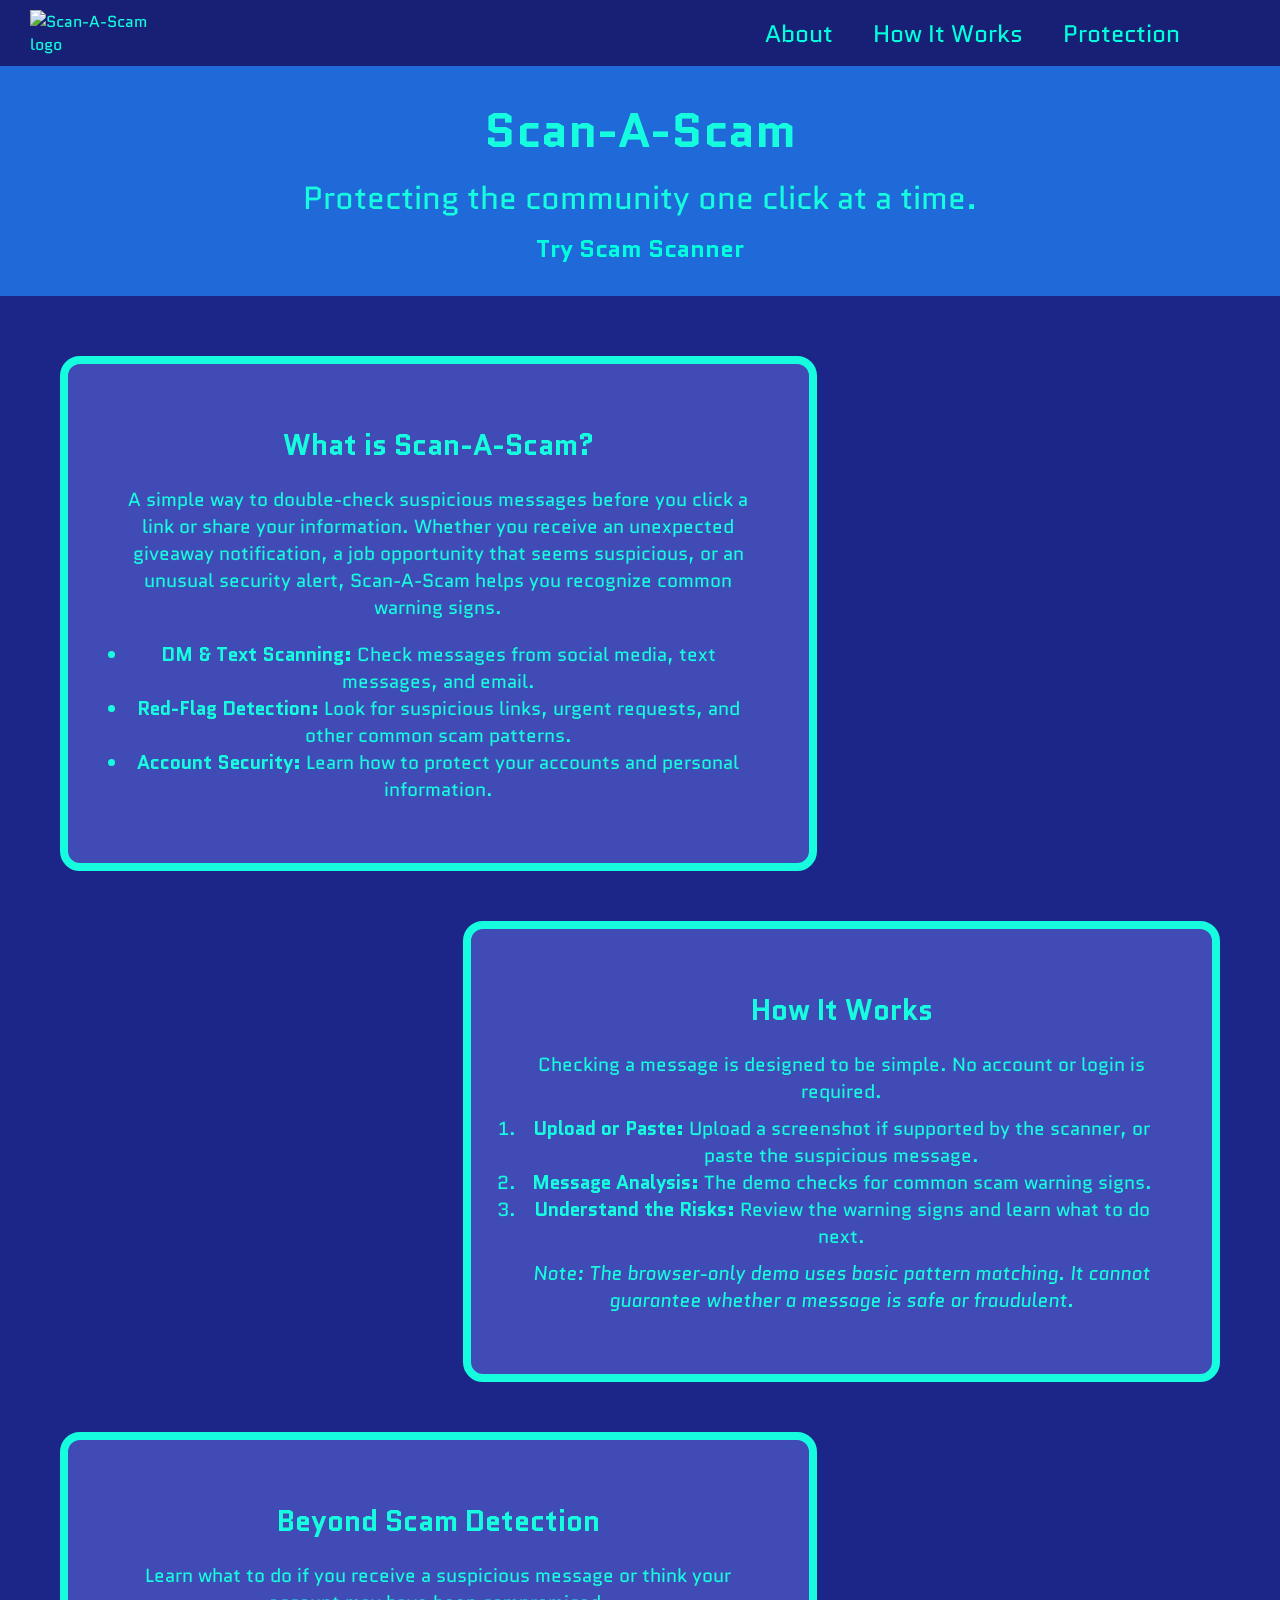
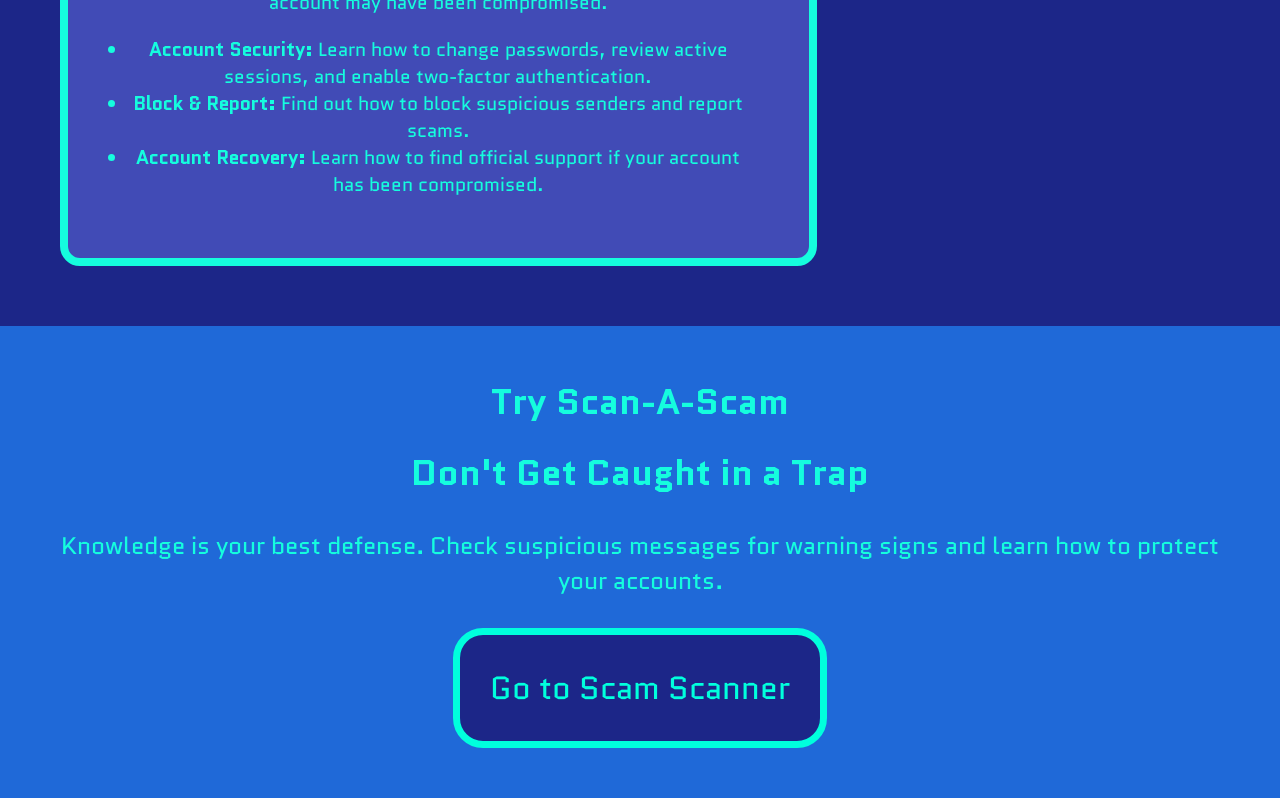
==== pages/index.html @ 3af42577 "fixed file structure and connected all pages" ====
<!DOCTYPE html>
<html lang="en">

<head>
    <meta charset="UTF-8">
    <meta name="viewport" content="width=device-width, initial-scale=1.0">

    <title>Scan-A-Scam</title>

    <link rel="preconnect" href="https://fonts.googleapis.com">
    <link rel="preconnect" href="https://fonts.gstatic.com" crossorigin>
    <link href="https://fonts.googleapis.com/css2?family=Quantico:ital,wght@0,400;0,700;1,400;1,700&display=swap"
        rel="stylesheet">

    <link rel="stylesheet" href="../css/style.css">
</head>

<body>

    <header>
        <nav>
            <!-- The assets folder is empty, so this image needs to exist before it can load. -->
            <img src="../assets/logo.png" width="150" alt="Scan-A-Scam logo">

            <div class="nav-links">
                <a href="#about">About</a>
                <a href="#how">How It Works</a>
                <a href="#beyond">Protection</a>
            </div>
        </nav>

        <section class="hero">
            <h1>Scan-A-Scam</h1>
            <p>Protecting the community one click at a time.</p>

            <a href="upload.html" target="_blank" class="scanner-btn">
                <strong>Try Scam Scanner</strong>
            </a>
        </section>
    </header>

    <main>
        <div class="card-container">

            <section class="card" id="about">
                <h1>What is Scan-A-Scam?</h1>

                <p>
                    A simple way to double-check suspicious messages before
                    you click a link or share your information. Whether you
                    receive an unexpected giveaway notification, a job
                    opportunity that seems suspicious, or an unusual security
                    alert, Scan-A-Scam helps you recognize common warning signs.
                </p>

                <ul>
                    <li>
                        <strong>DM &amp; Text Scanning:</strong>
                        Check messages from social media, text messages, and email.
                    </li>
                    <li>
                        <strong>Red-Flag Detection:</strong>
                        Look for suspicious links, urgent requests, and other
                        common scam patterns.
                    </li>
                    <li>
                        <strong>Account Security:</strong>
                        Learn how to protect your accounts and personal information.
                    </li>
                </ul>
            </section>

            <section class="card" id="how">
                <h1>How It Works</h1>

                <p>
                    Checking a message is designed to be simple. No account
                    or login is required.
                </p>

                <ol>
                    <li>
                        <strong>Upload or Paste:</strong>
                        Upload a screenshot if supported by the scanner, or
                        paste the suspicious message.
                    </li>
                    <li>
                        <strong>Message Analysis:</strong>
                        The demo checks for common scam warning signs.
                    </li>
                    <li>
                        <strong>Understand the Risks:</strong>
                        Review the warning signs and learn what to do next.
                    </li>
                </ol>

                <p>
                    <em>
                        Note: The browser-only demo uses basic pattern matching.
                        It cannot guarantee whether a message is safe or fraudulent.
                    </em>
                </p>
            </section>

            <section class="card" id="beyond">
                <h1>Beyond Scam Detection</h1>

                <p>
                    Learn what to do if you receive a suspicious message or
                    think your account may have been compromised.
                </p>

                <ul>
                    <li>
                        <strong>Account Security:</strong>
                        Learn how to change passwords, review active sessions,
                        and enable two-factor authentication.
                    </li>
                    <li>
                        <strong>Block &amp; Report:</strong>
                        Find out how to block suspicious senders and report scams.
                    </li>
                    <li>
                        <strong>Account Recovery:</strong>
                        Learn how to find official support if your account
                        has been compromised.
                    </li>
                </ul>
            </section>

        </div>

        <section class="try">
            <h1>Try Scan-A-Scam</h1>
            <h2>Don't Get Caught in a Trap</h2>

            <p>
                Knowledge is your best defense. Check suspicious messages
                for warning signs and learn how to protect your accounts.
            </p>

            <a href="upload.html" target="_blank">
                <button>Go to Scam Scanner</button>
            </a>
        </section>
    </main>

    <script src="../js/ai-integration.js"></script>
    <script src="../js/app.js"></script>

</body>

</html>
---- css/style.css ----
* {
    box-sizing: border-box;
    margin: 0;
    padding: 0;
    scroll-behavior: smooth;
}

body {
    color: rgb(21, 253, 222);
    font-family: quantico;
}

/* Header */
nav {
    display: flex;
    align-items: center;
    justify-content: space-between;
    background-color: #172074;
    padding-right: 100px;
    padding-left: 30px;
    padding-top: 10px;
    padding-bottom: 10px;

}

.nav-links {
    display: flex;
    gap: 40px;
}

a{
    color: rgb(2, 255, 221);
    font-size: x-large;
}

a:hover{
    transform: scale(1.35);
    color: aliceblue;
    transition: .1s;
}

.hero {
    font-size: xx-large;
    display: flex;
    flex-direction: column;
    justify-content: center;
    align-items: center;
    padding: 30px;
    background-color: #1f69d8;
    
}

a {
    text-decoration: none;
}

.hero button {
    cursor: pointer;
    color: rgb(0, 255, 221);
    padding: 20px;
    background-color: #1c2688;
    font-size: large;
    font-family: quantico;
    border: 4px solid ;
    border-radius: 30px;
    margin-top: 15px;
}

.hero button:hover{
    transform: scale(1.15);
    transition: .1s;
}
/* Main */
.card {
    font-size: larger;
    display: flex;
    flex-direction: column;
    text-align: center;
    align-items: center;
    justify-content: center;
    border: 8px solid;
    border-radius: 20px;
    padding: 50px;
    background-color: #414bb6;
}

.card h1,
p,
ul {
    padding: 10px;
}

#about {
    grid-area: top;
}

#how {
    grid-area: mid;
}

#beyond {
    grid-area: bot;
}

.card-container {
    background-color: #1c2688;
    display: grid;
    gap: 5px;
    padding: 60px 60px 60px 60px;
    grid-template-columns: 1fr;
    grid-template-areas: 
    "top"
    "mid"
    "bot";
}

@media (min-width: 768px) {
    .card-container {
        grid-template-columns: 1fr 1fr;
        gap: 50px;
        grid-template-areas: 
            "top top"
            "mid bot";
    }
}

@media (min-width: 1024px) {
    .card-container {
        grid-template-columns: 1fr 1fr 1fr;
        grid-template-areas: 
            "top top ."
            ". mid mid"
            "bot bot .";
    }

}

/* footer*/

.try{
    background-color: #1f69d8;
    display: flex;
    flex-direction: column;
    align-items: center;
    text-align: center;
    padding: 50px;
    font-size: x-large;
    gap: 20px;
}

.try button {
    cursor: pointer;
    color: rgb(0, 255, 221);
    padding: 30px;
    background-color: #1c2688;
    font-size: xx-large;
    font-family: quantico;
    border: 7px solid ;
    border-radius: 30px;
}

.try button:hover{
    font-size: 4vh;
    transition: .1s;
}
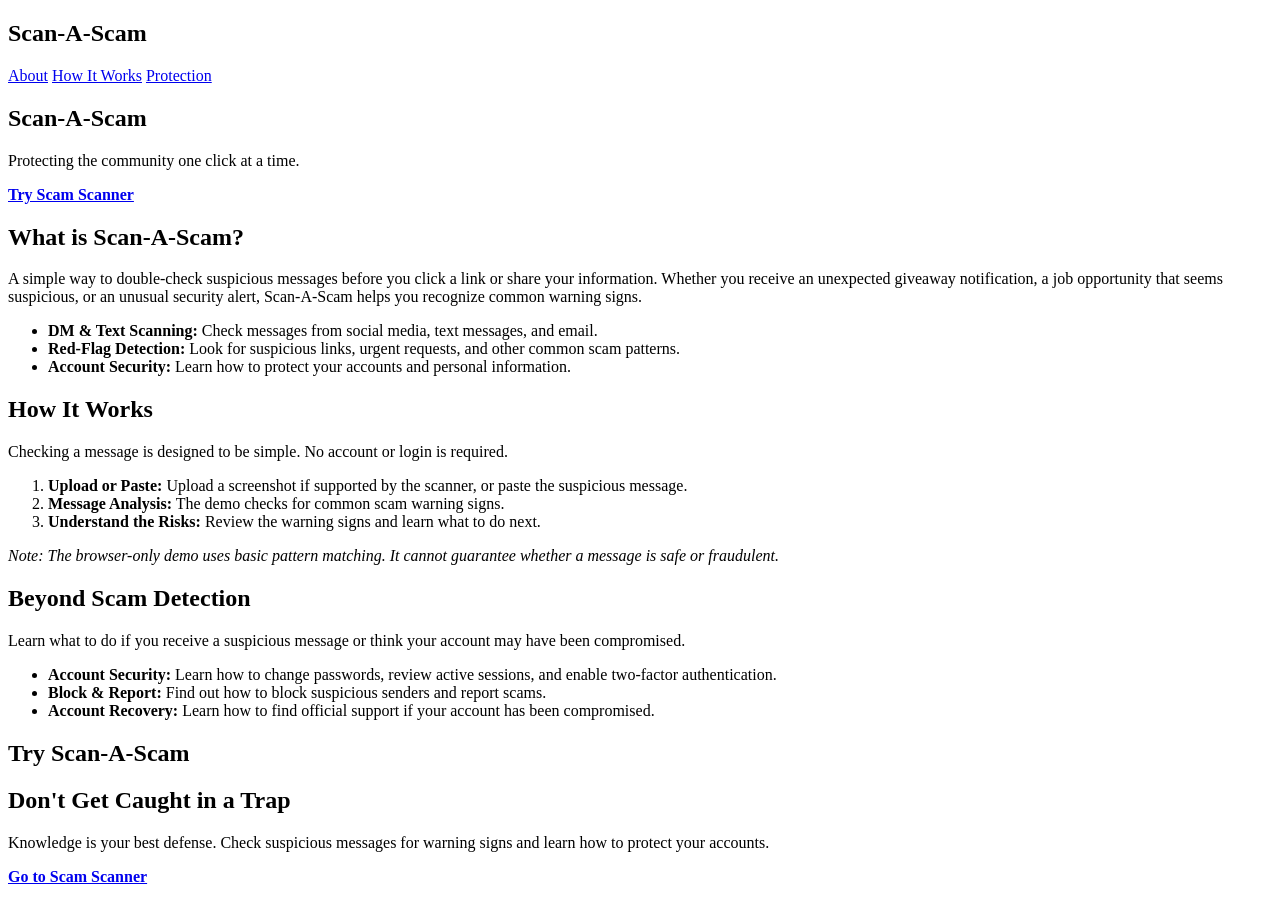
==== commit b3625f21: "Rename index.html to pages/index.html" ====
--- a/pages/index.html
+++ b/pages/index.html
@@ -9,40 +9,51 @@
 
     <link rel="preconnect" href="https://fonts.googleapis.com">
     <link rel="preconnect" href="https://fonts.gstatic.com" crossorigin>
-    <link href="https://fonts.googleapis.com/css2?family=Quantico:ital,wght@0,400;0,700;1,400;1,700&display=swap"
+
+    <link
+        href="https://fonts.googleapis.com/css2?family=Quantico:ital,wght@0,400;0,700;1,400;1,700&display=swap"
         rel="stylesheet">
 
-    <link rel="stylesheet" href="../css/style.css">
+    
+    <link rel="stylesheet" href="style.css">
 </head>
 
 <body>
 
     <header>
+
         <nav>
-            <!-- The assets folder is empty, so this image needs to exist before it can load. -->
-            <img src="../assets/logo.png" width="150" alt="Scan-A-Scam logo">
+
+            <h2>Scan-A-Scam</h2>
 
             <div class="nav-links">
                 <a href="#about">About</a>
                 <a href="#how">How It Works</a>
                 <a href="#beyond">Protection</a>
             </div>
+
         </nav>
 
         <section class="hero">
+
             <h1>Scan-A-Scam</h1>
+
             <p>Protecting the community one click at a time.</p>
 
-            <a href="upload.html" target="_blank" class="scanner-btn">
+            <a href="upload.html" class="scanner-btn">
                 <strong>Try Scam Scanner</strong>
             </a>
+
         </section>
+
     </header>
 
     <main>
+
         <div class="card-container">
 
             <section class="card" id="about">
+
                 <h1>What is Scan-A-Scam?</h1>
 
                 <p>
@@ -54,23 +65,30 @@
                 </p>
 
                 <ul>
+
                     <li>
                         <strong>DM &amp; Text Scanning:</strong>
                         Check messages from social media, text messages, and email.
                     </li>
+
                     <li>
                         <strong>Red-Flag Detection:</strong>
                         Look for suspicious links, urgent requests, and other
                         common scam patterns.
                     </li>
+
                     <li>
                         <strong>Account Security:</strong>
                         Learn how to protect your accounts and personal information.
                     </li>
+
                 </ul>
+
             </section>
 
+
             <section class="card" id="how">
+
                 <h1>How It Works</h1>
 
                 <p>
@@ -79,19 +97,23 @@
                 </p>
 
                 <ol>
+
                     <li>
                         <strong>Upload or Paste:</strong>
                         Upload a screenshot if supported by the scanner, or
                         paste the suspicious message.
                     </li>
+
                     <li>
                         <strong>Message Analysis:</strong>
                         The demo checks for common scam warning signs.
                     </li>
+
                     <li>
                         <strong>Understand the Risks:</strong>
                         Review the warning signs and learn what to do next.
                     </li>
+
                 </ol>
 
                 <p>
@@ -100,9 +122,12 @@
                         It cannot guarantee whether a message is safe or fraudulent.
                     </em>
                 </p>
+
             </section>
 
+
             <section class="card" id="beyond">
+
                 <h1>Beyond Scam Detection</h1>
 
                 <p>
@@ -111,27 +136,35 @@
                 </p>
 
                 <ul>
+
                     <li>
                         <strong>Account Security:</strong>
                         Learn how to change passwords, review active sessions,
                         and enable two-factor authentication.
                     </li>
+
                     <li>
                         <strong>Block &amp; Report:</strong>
                         Find out how to block suspicious senders and report scams.
                     </li>
+
                     <li>
                         <strong>Account Recovery:</strong>
                         Learn how to find official support if your account
                         has been compromised.
                     </li>
+
                 </ul>
+
             </section>
 
         </div>
 
+
         <section class="try">
+
             <h1>Try Scan-A-Scam</h1>
+
             <h2>Don't Get Caught in a Trap</h2>
 
             <p>
@@ -139,15 +172,17 @@
                 for warning signs and learn how to protect your accounts.
             </p>
 
-            <a href="upload.html" target="_blank">
-                <button>Go to Scam Scanner</button>
+            <a href="upload.html" class="scanner-btn">
+                <strong>Go to Scam Scanner</strong>
             </a>
+
         </section>
+
     </main>
 
-    <script src="../js/ai-integration.js"></script>
-    <script src="../js/app.js"></script>
+
+    <!-- Homepage JavaScript -->
+    <script src="../JAVASCRIPT/app.js"></script>
 
 </body>
-
-</html>+</html>
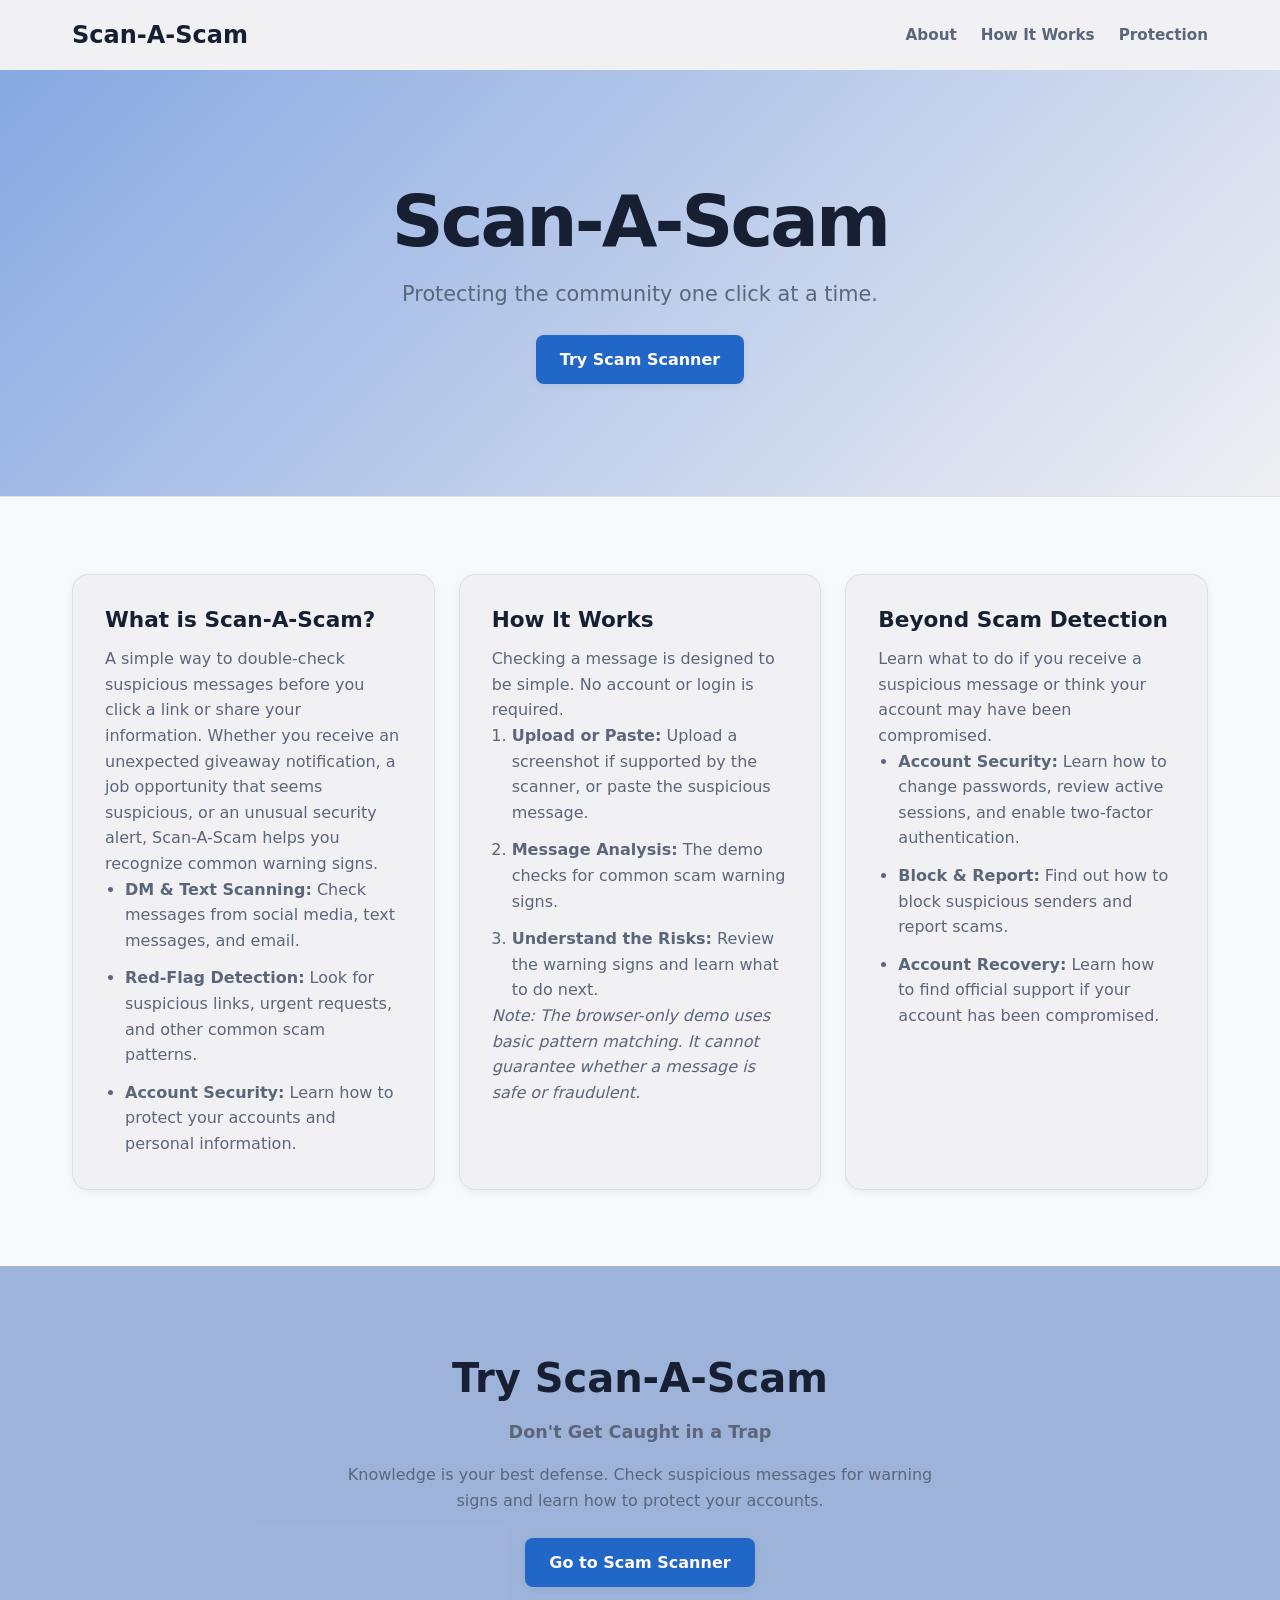
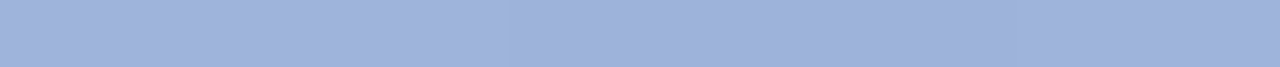
==== commit 55ed1ef1: "Fix HTML formatting and update stylesheet path" ====
--- a/pages/index.html
+++ b/pages/index.html
@@ -15,7 +15,7 @@
         rel="stylesheet">
 
     
-    <link rel="stylesheet" href="style.css">
+    <link rel="stylesheet" href="../css/style.css">
 </head>
 
 <body>
@@ -40,7 +40,7 @@
 
             <p>Protecting the community one click at a time.</p>
 
-            <a href="upload.html" class="scanner-btn">
+            <a href="upload.html" class="scanner-btn" target="_blank" rel="noopener">
                 <strong>Try Scam Scanner</strong>
             </a>
 
@@ -172,7 +172,7 @@
                 for warning signs and learn how to protect your accounts.
             </p>
 
-            <a href="upload.html" class="scanner-btn">
+            <a href="upload.html" class="scanner-btn" target="_blank">
                 <strong>Go to Scam Scanner</strong>
             </a>
 
@@ -182,7 +182,7 @@
 
 
     <!-- Homepage JavaScript -->
-    <script src="../JAVASCRIPT/app.js"></script>
+    <script src="app.js"></script>
 
 </body>
 </html>
--- a/css/style.css
+++ b/css/style.css
@@ -0,0 +1,258 @@
+:root {
+    --color-bg: #f7f9fc;
+    --color-surface: #efeff2c2;
+    --color-surface-muted: #7b99ceb8;
+    --color-text: #172033;
+    --color-text-muted: #5b667a;
+    --color-border: #d7e0ec;
+    --color-border-strong: #041830;
+    --color-primary: #2167c7;
+    --color-primary-dark: #174d98;
+    --color-primary-soft: #87a8e2;
+    --color-amber: #a86500;
+    --color-amber-soft: #fff4dc;
+    --color-danger: #b4233c;
+    --font-sans: Inter, ui-sans-serif, system-ui, -apple-system, BlinkMacSystemFont, "Segoe UI", sans-serif;
+    --space-1: 0.25rem;
+    --space-2: 0.5rem;
+    --space-3: 0.75rem;
+    --space-4: 1rem;
+    --space-5: 1.5rem;
+    --space-6: 2rem;
+    --space-7: 3rem;
+    --radius-sm: 0.5rem;
+    --radius-md: 0.75rem;
+    --radius-lg: 1rem;
+    --shadow-sm: 0 2px 8px rgb(23 32 51 / 6%);
+    --shadow-md: 0 10px 28px rgb(23 32 51 / 9%);
+    --focus-ring: 0 0 0 3px rgb(33 103 199 / 25%);
+}
+
+* {
+    box-sizing: border-box;
+    margin: 0;
+    padding: 0;
+}
+
+html {
+    scroll-behavior: smooth;
+}
+
+body {
+    background: var(--color-bg);
+    color: var(--color-text);
+    font-family: var(--font-sans);
+    line-height: 1.6;
+}
+
+a {
+    color: var(--color-primary);
+    text-decoration: none;
+}
+
+a:hover {
+    color: var(--color-primary-dark);
+}
+
+a:focus-visible,
+button:focus-visible,
+textarea:focus-visible,
+input:focus-visible {
+    outline: 3px solid var(--color-primary);
+    outline-offset: 3px;
+    box-shadow: var(--focus-ring);
+}
+
+button,
+input,
+textarea {
+    font: inherit;
+}
+
+button {
+    border: 0;
+}
+
+button:disabled,
+input:disabled,
+textarea:disabled {
+    cursor: not-allowed;
+    opacity: 0.55;
+}
+
+/* Home page */
+body:has(.card-container) header {
+    background: var(--color-surface);
+    border-bottom: 1px solid var(--color-border);
+}
+
+body:has(.card-container) nav {
+    display: flex;
+    align-items: center;
+    justify-content: space-between;
+    gap: var(--space-5);
+    max-width: 1200px;
+    margin: 0 auto;
+    padding: var(--space-4) var(--space-6);
+}
+
+body:has(.card-container) nav img {
+    max-width: 150px;
+    height: auto;
+}
+
+body:has(.card-container) .nav-links {
+    display: flex;
+    flex-wrap: wrap;
+    justify-content: flex-end;
+    gap: var(--space-5);
+}
+
+body:has(.card-container) .nav-links a {
+    color: var(--color-text-muted);
+    font-size: 0.95rem;
+    font-weight: 600;
+}
+
+body:has(.card-container) .nav-links a:hover {
+    color: var(--color-primary);
+}
+
+body:has(.card-container) .hero {
+    display: flex;
+    flex-direction: column;
+    align-items: center;
+    padding: clamp(4rem, 9vw, 7rem) var(--space-6);
+    background: linear-gradient(135deg, var(--color-primary-soft), var(--color-surface));
+    text-align: center;
+}
+
+body:has(.card-container) .hero h1 {
+    color: var(--color-text);
+    font-size: clamp(2.5rem, 6vw, 4.5rem);
+    line-height: 1.1;
+    letter-spacing: -0.04em;
+}
+
+body:has(.card-container) .hero p {
+    max-width: 38rem;
+    margin-top: var(--space-4);
+    color: var(--color-text-muted);
+    font-size: clamp(1.05rem, 2vw, 1.3rem);
+}
+
+body:has(.card-container) .scanner-btn,
+body:has(.card-container) .try button {
+    display: inline-flex;
+    align-items: center;
+    justify-content: center;
+    min-height: 3rem;
+    margin-top: var(--space-5);
+    padding: var(--space-3) var(--space-5);
+    border-radius: var(--radius-sm);
+    background: var(--color-primary);
+    color: #fff9f9;
+    font-weight: 700;
+    box-shadow: var(--shadow-sm);
+    transition: background-color 160ms ease, box-shadow 160ms ease, transform 160ms ease;
+}
+
+body:has(.card-container) .scanner-btn:hover,
+body:has(.card-container) .try button:hover {
+    background: var(--color-primary-dark);
+    box-shadow: var(--shadow-md);
+    color: #fff;
+    transform: translateY(-1px);
+}
+
+body:has(.card-container) .card-container {
+    display: grid;
+    grid-template-columns: repeat(3, minmax(0, 1fr));
+    gap: var(--space-5);
+    max-width: 1200px;
+    margin: 0 auto;
+    padding: clamp(2.5rem, 6vw, 5rem) var(--space-6);
+}
+
+body:has(.card-container) .card {
+    padding: var(--space-6);
+    border: 1px solid var(--color-border);
+    border-radius: var(--radius-lg);
+    background: var(--color-surface);
+    box-shadow: var(--shadow-sm);
+}
+
+body:has(.card-container) .card h1 {
+    margin-bottom: var(--space-3);
+    color: var(--color-text);
+    font-size: 1.35rem;
+    line-height: 1.25;
+}
+
+body:has(.card-container) .card p,
+body:has(.card-container) .card li {
+    color: var(--color-text-muted);
+}
+
+body:has(.card-container) .card ul,
+body:has(.card-container) .card ol {
+    padding-left: 1.25rem;
+}
+
+body:has(.card-container) .card li + li {
+    margin-top: var(--space-3);
+}
+
+body:has(.card-container) .try {
+    display: flex;
+    flex-direction: column;
+    align-items: center;
+    padding: clamp(3rem, 7vw, 5rem) var(--space-6);
+    background: var(--color-surface-muted);
+    text-align: center;
+}
+
+body:has(.card-container) .try h1 {
+    font-size: clamp(1.75rem, 4vw, 2.5rem);
+}
+
+body:has(.card-container) .try h2 {
+    margin-top: var(--space-2);
+    color: var(--color-text-muted);
+    font-size: 1.1rem;
+    font-weight: 600;
+}
+
+body:has(.card-container) .try p {
+    max-width: 38rem;
+    margin-top: var(--space-4);
+    color: var(--color-text-muted);
+}
+
+body:has(.card-container) .try button {
+    margin-top: var(--space-4);
+    cursor: pointer;
+}
+
+@media (max-width: 800px) {
+    body:has(.card-container) .card-container {
+        grid-template-columns: 1fr;
+    }
+}
+
+@media (max-width: 600px) {
+    body:has(.card-container) nav {
+        align-items: flex-start;
+        flex-direction: column;
+        padding: var(--space-4);
+    }
+
+    body:has(.card-container) .nav-links {
+        justify-content: flex-start;
+        gap: var(--space-4);
+    }
+
+    body:has(.card-container) .card-container {
+        padding: var(--space-7) var(--space-4);
+    }
+}
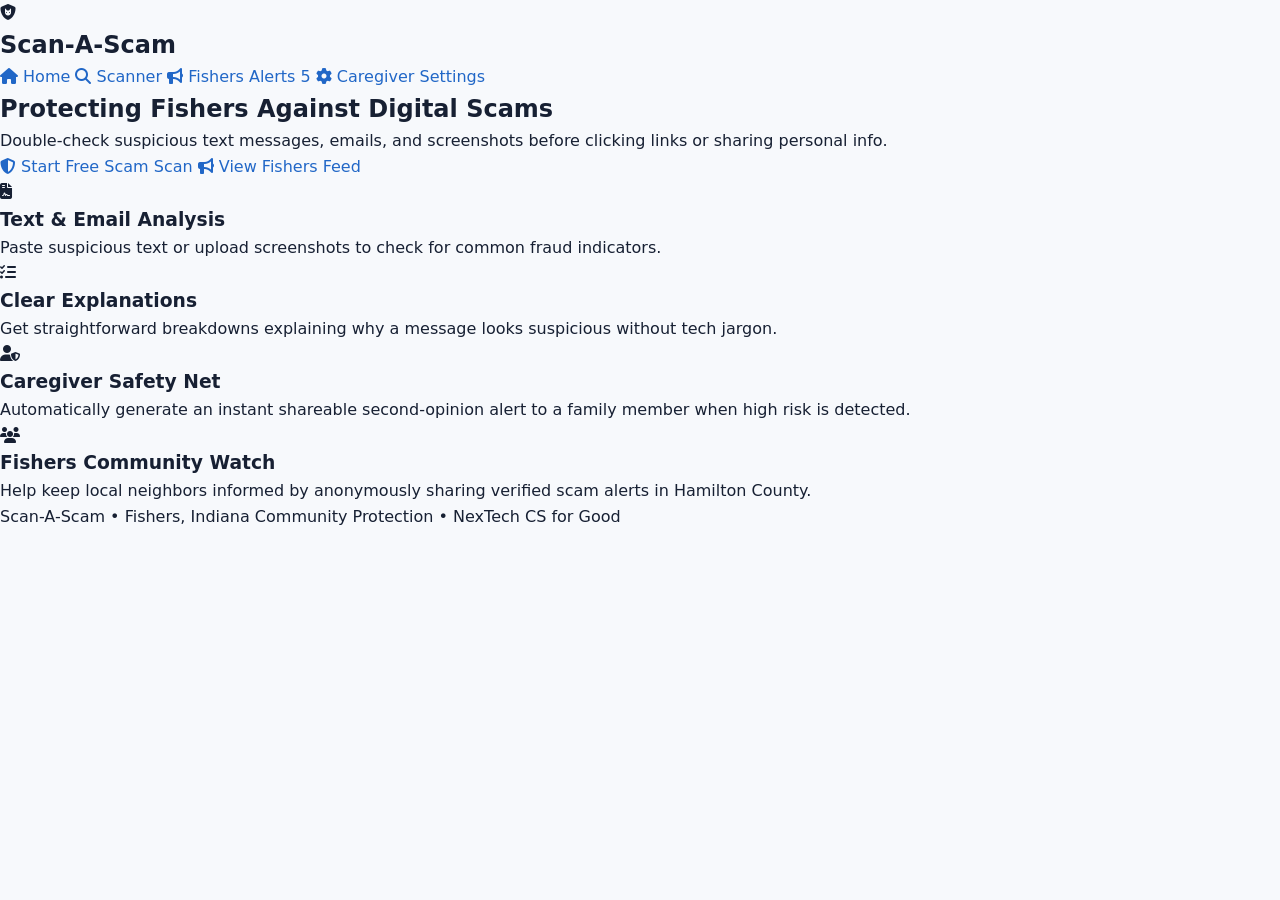
==== commit d7d26279: "Update index.html" ====
--- a/pages/index.html
+++ b/pages/index.html
@@ -1,188 +1,78 @@
 <!DOCTYPE html>
 <html lang="en">
-
 <head>
     <meta charset="UTF-8">
     <meta name="viewport" content="width=device-width, initial-scale=1.0">
-
-    <title>Scan-A-Scam</title>
-
+    <title>Scan-A-Scam | Home</title>
+    
     <link rel="preconnect" href="https://fonts.googleapis.com">
     <link rel="preconnect" href="https://fonts.gstatic.com" crossorigin>
-
-    <link
-        href="https://fonts.googleapis.com/css2?family=Quantico:ital,wght@0,400;0,700;1,400;1,700&display=swap"
-        rel="stylesheet">
-
+    <link href="https://fonts.googleapis.com/css2?family=Quantico:ital,wght@0,400;0,700;1,400;1,700&display=swap" rel="stylesheet">
+    <link rel="stylesheet" href="https://cdnjs.cloudflare.com/ajax/libs/font-awesome/6.4.0/css/all.min.css">
     
     <link rel="stylesheet" href="../css/style.css">
 </head>
-
 <body>
 
+    <!-- Header Navbar -->
     <header>
-
         <nav>
-
-            <h2>Scan-A-Scam</h2>
-
+            <div class="brand-logo" onclick="window.location.href='index.html'">
+                <i class="fa-solid fa-shield-cat"></i>
+                <h2>Scan-A-Scam</h2>
+            </div>
             <div class="nav-links">
-                <a href="#about">About</a>
-                <a href="#how">How It Works</a>
-                <a href="#beyond">Protection</a>
+                <a href="index.html" class="nav-btn active"><i class="fa-solid fa-house"></i> Home</a>
+                <a href="upload.html" class="nav-btn"><i class="fa-solid fa-magnifying-glass"></i> Scanner</a>
+                <a href="community.html" class="nav-btn"><i class="fa-solid fa-bullhorn"></i> Fishers Alerts <span class="badge">5</span></a>
+                <a href="caregiver.html" class="nav-btn"><i class="fa-solid fa-gear"></i> Caregiver Settings</a>
             </div>
-
         </nav>
-
-        <section class="hero">
-
-            <h1>Scan-A-Scam</h1>
-
-            <p>Protecting the community one click at a time.</p>
-
-            <a href="upload.html" class="scanner-btn" target="_blank" rel="noopener">
-                <strong>Try Scam Scanner</strong>
-            </a>
-
-        </section>
-
     </header>
 
     <main>
-
-        <div class="card-container">
-
-            <section class="card" id="about">
-
-                <h1>What is Scan-A-Scam?</h1>
-
-                <p>
-                    A simple way to double-check suspicious messages before
-                    you click a link or share your information. Whether you
-                    receive an unexpected giveaway notification, a job
-                    opportunity that seems suspicious, or an unusual security
-                    alert, Scan-A-Scam helps you recognize common warning signs.
-                </p>
-
-                <ul>
-
-                    <li>
-                        <strong>DM &amp; Text Scanning:</strong>
-                        Check messages from social media, text messages, and email.
-                    </li>
-
-                    <li>
-                        <strong>Red-Flag Detection:</strong>
-                        Look for suspicious links, urgent requests, and other
-                        common scam patterns.
-                    </li>
-
-                    <li>
-                        <strong>Account Security:</strong>
-                        Learn how to protect your accounts and personal information.
-                    </li>
-
-                </ul>
-
-            </section>
-
-
-            <section class="card" id="how">
-
-                <h1>How It Works</h1>
-
-                <p>
-                    Checking a message is designed to be simple. No account
-                    or login is required.
-                </p>
-
-                <ol>
-
-                    <li>
-                        <strong>Upload or Paste:</strong>
-                        Upload a screenshot if supported by the scanner, or
-                        paste the suspicious message.
-                    </li>
-
-                    <li>
-                        <strong>Message Analysis:</strong>
-                        The demo checks for common scam warning signs.
-                    </li>
-
-                    <li>
-                        <strong>Understand the Risks:</strong>
-                        Review the warning signs and learn what to do next.
-                    </li>
-
-                </ol>
-
-                <p>
-                    <em>
-                        Note: The browser-only demo uses basic pattern matching.
-                        It cannot guarantee whether a message is safe or fraudulent.
-                    </em>
-                </p>
-
-            </section>
-
-
-            <section class="card" id="beyond">
-
-                <h1>Beyond Scam Detection</h1>
-
-                <p>
-                    Learn what to do if you receive a suspicious message or
-                    think your account may have been compromised.
-                </p>
-
-                <ul>
-
-                    <li>
-                        <strong>Account Security:</strong>
-                        Learn how to change passwords, review active sessions,
-                        and enable two-factor authentication.
-                    </li>
-
-                    <li>
-                        <strong>Block &amp; Report:</strong>
-                        Find out how to block suspicious senders and report scams.
-                    </li>
-
-                    <li>
-                        <strong>Account Recovery:</strong>
-                        Learn how to find official support if your account
-                        has been compromised.
-                    </li>
-
-                </ul>
-
-            </section>
-
-        </div>
-
-
-        <section class="try">
-
-            <h1>Try Scan-A-Scam</h1>
-
-            <h2>Don't Get Caught in a Trap</h2>
-
-            <p>
-                Knowledge is your best defense. Check suspicious messages
-                for warning signs and learn how to protect your accounts.
-            </p>
-
-            <a href="upload.html" class="scanner-btn" target="_blank">
-                <strong>Go to Scam Scanner</strong>
-            </a>
-
+        <!-- Hero Section -->
+        <section class="hero">
+            <h1>Protecting Fishers Against Digital Scams</h1>
+            <p>Double-check suspicious text messages, emails, and screenshots before clicking links or sharing personal info.</p>
+            <div class="hero-buttons">
+                <a href="upload.html" class="btn btn-white"><i class="fa-solid fa-shield-halved"></i> Start Free Scam Scan</a>
+                <a href="community.html" class="btn btn-outline-hero"><i class="fa-solid fa-bullhorn"></i> View Fishers Feed</a>
+            </div>
         </section>
 
+        <!-- Feature Grid Cards -->
+        <div class="card-grid">
+            <div class="card">
+                <div class="card-icon"><i class="fa-solid fa-file-contract"></i></div>
+                <h3>Text &amp; Email Analysis</h3>
+                <p>Paste suspicious text or upload screenshots to check for common fraud indicators.</p>
+            </div>
+
+            <div class="card">
+                <div class="card-icon"><i class="fa-solid fa-list-check"></i></div>
+                <h3>Clear Explanations</h3>
+                <p>Get straightforward breakdowns explaining why a message looks suspicious without tech jargon.</p>
+            </div>
+
+            <div class="card">
+                <div class="card-icon"><i class="fa-solid fa-user-shield"></i></div>
+                <h3>Caregiver Safety Net</h3>
+                <p>Automatically generate an instant shareable second-opinion alert to a family member when high risk is detected.</p>
+            </div>
+
+            <div class="card">
+                <div class="card-icon"><i class="fa-solid fa-users"></i></div>
+                <h3>Fishers Community Watch</h3>
+                <p>Help keep local neighbors informed by anonymously sharing verified scam alerts in Hamilton County.</p>
+            </div>
+        </div>
     </main>
 
+    <footer>
+        <p>Scan-A-Scam • Fishers, Indiana Community Protection • NexTech CS for Good</p>
+    </footer>
 
-    <!-- Homepage JavaScript -->
-    <script src="app.js"></script>
-
+    <script src="../js/app.js"></script>
 </body>
 </html>
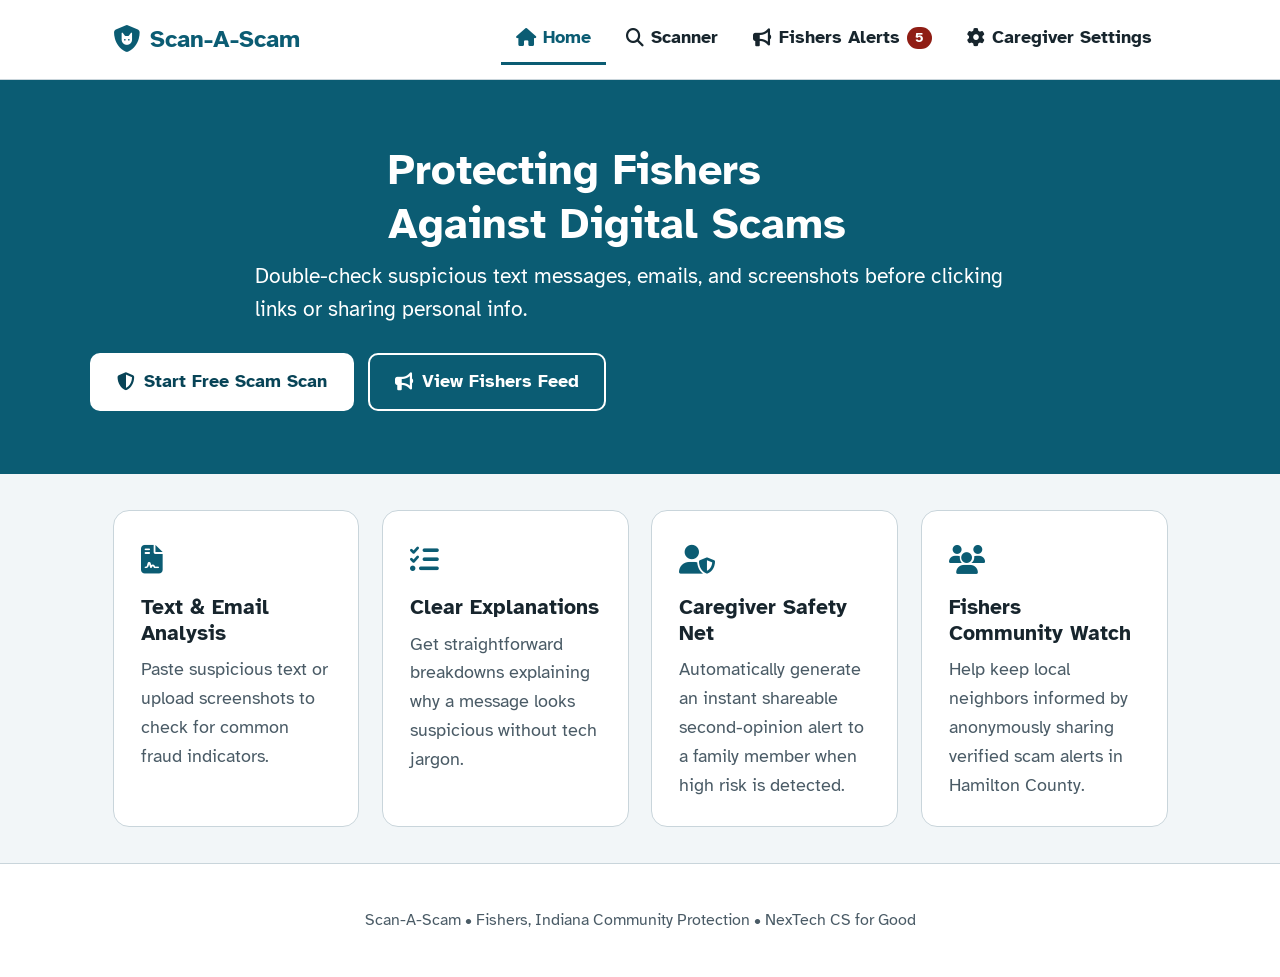
==== commit e951121e: "Update index.html" ====
--- a/pages/index.html
+++ b/pages/index.html
@@ -7,7 +7,7 @@
     
     <link rel="preconnect" href="https://fonts.googleapis.com">
     <link rel="preconnect" href="https://fonts.gstatic.com" crossorigin>
-    <link href="https://fonts.googleapis.com/css2?family=Quantico:ital,wght@0,400;0,700;1,400;1,700&display=swap" rel="stylesheet">
+    <link href="https://fonts.googleapis.com/css2?family=Atkinson+Hyperlegible:ital,wght@0,400;0,700;1,400;1,700&display=swap" rel="stylesheet">
     <link rel="stylesheet" href="https://cdnjs.cloudflare.com/ajax/libs/font-awesome/6.4.0/css/all.min.css">
     
     <link rel="stylesheet" href="../css/style.css">
@@ -24,7 +24,7 @@
             <div class="nav-links">
                 <a href="index.html" class="nav-btn active"><i class="fa-solid fa-house"></i> Home</a>
                 <a href="upload.html" class="nav-btn"><i class="fa-solid fa-magnifying-glass"></i> Scanner</a>
-                <a href="community.html" class="nav-btn"><i class="fa-solid fa-bullhorn"></i> Fishers Alerts <span class="badge">5</span></a>
+                <a href="community.html" class="nav-btn"><i class="fa-solid fa-bullhorn"></i> Fishers Alerts <span class="badge" id="badge-count">5</span></a>
                 <a href="caregiver.html" class="nav-btn"><i class="fa-solid fa-gear"></i> Caregiver Settings</a>
             </div>
         </nav>
--- a/css/style.css
+++ b/css/style.css
@@ -1,258 +1,101 @@
+/* Scan-A-Scam shared styles: tokens, navbar, buttons, cards, footer.
+   Page-specific styles live in upload.css, results.css, community.css, caregiver.css. */
 :root {
-    --color-bg: #f7f9fc;
-    --color-surface: #efeff2c2;
-    --color-surface-muted: #7b99ceb8;
-    --color-text: #172033;
-    --color-text-muted: #5b667a;
-    --color-border: #d7e0ec;
-    --color-border-strong: #041830;
-    --color-primary: #2167c7;
-    --color-primary-dark: #174d98;
-    --color-primary-soft: #87a8e2;
-    --color-amber: #a86500;
-    --color-amber-soft: #fff4dc;
-    --color-danger: #b4233c;
-    --font-sans: Inter, ui-sans-serif, system-ui, -apple-system, BlinkMacSystemFont, "Segoe UI", sans-serif;
-    --space-1: 0.25rem;
-    --space-2: 0.5rem;
-    --space-3: 0.75rem;
-    --space-4: 1rem;
-    --space-5: 1.5rem;
-    --space-6: 2rem;
-    --space-7: 3rem;
-    --radius-sm: 0.5rem;
-    --radius-md: 0.75rem;
-    --radius-lg: 1rem;
-    --shadow-sm: 0 2px 8px rgb(23 32 51 / 6%);
-    --shadow-md: 0 10px 28px rgb(23 32 51 / 9%);
-    --focus-ring: 0 0 0 3px rgb(33 103 199 / 25%);
+    --bg: #F2F6F8;
+    --surface: #FFFFFF;
+    --text-main: #17252D;
+    --text-muted: #4A5B66;
+    --primary: #0B5C73;
+    --primary-dark: #084457;
+    --accent-bg: #E6F2F6;
+    --border-color: #C9D5DB;
+    --danger-bg: #FDECEA;  --danger-border: #E0958F;  --danger-text: #8F1D14;
+    --warning-bg: #FFF3D6; --warning-border: #E3B34F; --warning-text: #6B4300;
+    --success-bg: #E4F5EA; --success-border: #7DBE95; --success-text: #14532D;
+    --radius-md: 10px;
+    --radius-lg: 16px;
+}
+* { box-sizing: border-box; }
+html { font-size: 112.5%; } /* 18px base: easier reading for older eyes */
+body {
+    margin: 0;
+    background: var(--bg);
+    color: var(--text-main);
+    font-family: "Atkinson Hyperlegible", "Segoe UI", Tahoma, Verdana, sans-serif;
+    line-height: 1.6;
+    min-height: 100vh;
+    display: flex;
+    flex-direction: column;
+}
+main { flex: 1; width: 100%; }
+h1, h2, h3 { line-height: 1.25; margin: 0 0 .5rem; }
+a { color: var(--primary); }
+:focus-visible { outline: 3px solid #1D6FE0; outline-offset: 2px; }
+.hidden { display: none !important; }
+
+/* Navbar */
+header { background: var(--surface); border-bottom: 1px solid var(--border-color); }
+header nav {
+    max-width: 1100px; margin: 0 auto; padding: .75rem 1.25rem;
+    display: flex; align-items: center; justify-content: space-between; flex-wrap: wrap; gap: .5rem 1.5rem;
+}
+.brand-logo { display: flex; align-items: center; gap: .6rem; cursor: pointer; color: var(--primary); }
+.brand-logo h2 { margin: 0; font-size: 1.35rem; }
+.brand-logo i { font-size: 1.5rem; }
+.nav-links { display: flex; flex-wrap: wrap; gap: .25rem; }
+.nav-btn {
+    display: inline-flex; align-items: center; gap: .4rem;
+    padding: .55rem .85rem; font-weight: 700; text-decoration: none;
+    color: var(--text-main); border-bottom: 3px solid transparent; border-radius: 6px 6px 0 0;
+}
+.nav-btn:hover { background: var(--accent-bg); }
+.nav-btn.active { color: var(--primary); border-bottom-color: var(--primary); }
+.badge {
+    background: var(--danger-text); color: #fff; font-size: .75rem; font-weight: 700;
+    min-width: 1.4rem; padding: 0 .4rem; border-radius: 999px; text-align: center;
 }
 
-* {
-    box-sizing: border-box;
-    margin: 0;
-    padding: 0;
+/* Buttons */
+.btn {
+    display: inline-flex; align-items: center; justify-content: center; gap: .5rem;
+    min-height: 48px; padding: .7rem 1.4rem; border-radius: var(--radius-md);
+    border: 2px solid transparent; font: inherit; font-weight: 700; text-decoration: none; cursor: pointer;
 }
+.btn-primary { background: var(--primary); color: #fff; }
+.btn-primary:hover { background: var(--primary-dark); }
+.btn-outline { background: var(--surface); color: var(--primary); border-color: var(--primary); }
+.btn-outline:hover { background: var(--accent-bg); }
+.btn-success { background: #1B6B3A; color: #fff; }
+.btn-success:hover { background: #14532D; }
+.btn-white { background: #fff; color: var(--primary-dark); }
+.btn-outline-hero { background: transparent; color: #fff; border-color: #fff; }
+.btn-outline-hero:hover { background: rgba(255,255,255,.15); }
+.btn[disabled] { opacity: .6; cursor: not-allowed; }
 
-html {
-    scroll-behavior: smooth;
+/* Layout */
+.page-container { max-width: 900px; margin: 0 auto; padding: 2rem 1.25rem 3rem; }
+.page-title { font-size: 1.9rem; }
+.page-subtitle { color: var(--text-muted); margin: 0 0 1.5rem; max-width: 60ch; }
+.hero { background: var(--primary); color: #fff; padding: 3.5rem 1.25rem; }
+.hero > * { max-width: 1100px; margin-left: auto; margin-right: auto; }
+.hero h1 { font-size: 2.4rem; max-width: 18ch; }
+.hero p { font-size: 1.15rem; max-width: 55ch; margin-top: 0; }
+.hero-buttons { display: flex; flex-wrap: wrap; gap: .75rem; margin-top: 1.5rem; }
+.card-grid {
+    max-width: 1100px; margin: 2rem auto; padding: 0 1.25rem;
+    display: grid; grid-template-columns: repeat(auto-fit, minmax(240px, 1fr)); gap: 1.25rem;
 }
+.card { background: var(--surface); border: 1px solid var(--border-color); border-radius: var(--radius-lg); padding: 1.5rem; }
+.card h3 { font-size: 1.15rem; }
+.card p { margin: 0; color: var(--text-muted); }
+.card-icon { font-size: 1.6rem; color: var(--primary); margin-bottom: .6rem; }
+footer { text-align: center; color: var(--text-muted); font-size: .9rem; padding: 1.5rem 1rem; border-top: 1px solid var(--border-color); background: var(--surface); }
 
-body {
-    background: var(--color-bg);
-    color: var(--color-text);
-    font-family: var(--font-sans);
-    line-height: 1.6;
+.spinner {
+    width: 44px; height: 44px; margin: 0 auto;
+    border: 5px solid var(--border-color); border-top-color: var(--primary);
+    border-radius: 50%; animation: spin 1s linear infinite;
 }
-
-a {
-    color: var(--color-primary);
-    text-decoration: none;
-}
-
-a:hover {
-    color: var(--color-primary-dark);
-}
-
-a:focus-visible,
-button:focus-visible,
-textarea:focus-visible,
-input:focus-visible {
-    outline: 3px solid var(--color-primary);
-    outline-offset: 3px;
-    box-shadow: var(--focus-ring);
-}
-
-button,
-input,
-textarea {
-    font: inherit;
-}
-
-button {
-    border: 0;
-}
-
-button:disabled,
-input:disabled,
-textarea:disabled {
-    cursor: not-allowed;
-    opacity: 0.55;
-}
-
-/* Home page */
-body:has(.card-container) header {
-    background: var(--color-surface);
-    border-bottom: 1px solid var(--color-border);
-}
-
-body:has(.card-container) nav {
-    display: flex;
-    align-items: center;
-    justify-content: space-between;
-    gap: var(--space-5);
-    max-width: 1200px;
-    margin: 0 auto;
-    padding: var(--space-4) var(--space-6);
-}
-
-body:has(.card-container) nav img {
-    max-width: 150px;
-    height: auto;
-}
-
-body:has(.card-container) .nav-links {
-    display: flex;
-    flex-wrap: wrap;
-    justify-content: flex-end;
-    gap: var(--space-5);
-}
-
-body:has(.card-container) .nav-links a {
-    color: var(--color-text-muted);
-    font-size: 0.95rem;
-    font-weight: 600;
-}
-
-body:has(.card-container) .nav-links a:hover {
-    color: var(--color-primary);
-}
-
-body:has(.card-container) .hero {
-    display: flex;
-    flex-direction: column;
-    align-items: center;
-    padding: clamp(4rem, 9vw, 7rem) var(--space-6);
-    background: linear-gradient(135deg, var(--color-primary-soft), var(--color-surface));
-    text-align: center;
-}
-
-body:has(.card-container) .hero h1 {
-    color: var(--color-text);
-    font-size: clamp(2.5rem, 6vw, 4.5rem);
-    line-height: 1.1;
-    letter-spacing: -0.04em;
-}
-
-body:has(.card-container) .hero p {
-    max-width: 38rem;
-    margin-top: var(--space-4);
-    color: var(--color-text-muted);
-    font-size: clamp(1.05rem, 2vw, 1.3rem);
-}
-
-body:has(.card-container) .scanner-btn,
-body:has(.card-container) .try button {
-    display: inline-flex;
-    align-items: center;
-    justify-content: center;
-    min-height: 3rem;
-    margin-top: var(--space-5);
-    padding: var(--space-3) var(--space-5);
-    border-radius: var(--radius-sm);
-    background: var(--color-primary);
-    color: #fff9f9;
-    font-weight: 700;
-    box-shadow: var(--shadow-sm);
-    transition: background-color 160ms ease, box-shadow 160ms ease, transform 160ms ease;
-}
-
-body:has(.card-container) .scanner-btn:hover,
-body:has(.card-container) .try button:hover {
-    background: var(--color-primary-dark);
-    box-shadow: var(--shadow-md);
-    color: #fff;
-    transform: translateY(-1px);
-}
-
-body:has(.card-container) .card-container {
-    display: grid;
-    grid-template-columns: repeat(3, minmax(0, 1fr));
-    gap: var(--space-5);
-    max-width: 1200px;
-    margin: 0 auto;
-    padding: clamp(2.5rem, 6vw, 5rem) var(--space-6);
-}
-
-body:has(.card-container) .card {
-    padding: var(--space-6);
-    border: 1px solid var(--color-border);
-    border-radius: var(--radius-lg);
-    background: var(--color-surface);
-    box-shadow: var(--shadow-sm);
-}
-
-body:has(.card-container) .card h1 {
-    margin-bottom: var(--space-3);
-    color: var(--color-text);
-    font-size: 1.35rem;
-    line-height: 1.25;
-}
-
-body:has(.card-container) .card p,
-body:has(.card-container) .card li {
-    color: var(--color-text-muted);
-}
-
-body:has(.card-container) .card ul,
-body:has(.card-container) .card ol {
-    padding-left: 1.25rem;
-}
-
-body:has(.card-container) .card li + li {
-    margin-top: var(--space-3);
-}
-
-body:has(.card-container) .try {
-    display: flex;
-    flex-direction: column;
-    align-items: center;
-    padding: clamp(3rem, 7vw, 5rem) var(--space-6);
-    background: var(--color-surface-muted);
-    text-align: center;
-}
-
-body:has(.card-container) .try h1 {
-    font-size: clamp(1.75rem, 4vw, 2.5rem);
-}
-
-body:has(.card-container) .try h2 {
-    margin-top: var(--space-2);
-    color: var(--color-text-muted);
-    font-size: 1.1rem;
-    font-weight: 600;
-}
-
-body:has(.card-container) .try p {
-    max-width: 38rem;
-    margin-top: var(--space-4);
-    color: var(--color-text-muted);
-}
-
-body:has(.card-container) .try button {
-    margin-top: var(--space-4);
-    cursor: pointer;
-}
-
-@media (max-width: 800px) {
-    body:has(.card-container) .card-container {
-        grid-template-columns: 1fr;
-    }
-}
-
-@media (max-width: 600px) {
-    body:has(.card-container) nav {
-        align-items: flex-start;
-        flex-direction: column;
-        padding: var(--space-4);
-    }
-
-    body:has(.card-container) .nav-links {
-        justify-content: flex-start;
-        gap: var(--space-4);
-    }
-
-    body:has(.card-container) .card-container {
-        padding: var(--space-7) var(--space-4);
-    }
-}
+@keyframes spin { to { transform: rotate(360deg); } }
+@media (prefers-reduced-motion: reduce) { .spinner { animation-duration: 3s; } * { transition: none !important; } }
+@media (max-width: 600px) { .hero h1 { font-size: 1.9rem; } .page-title { font-size: 1.6rem; } }
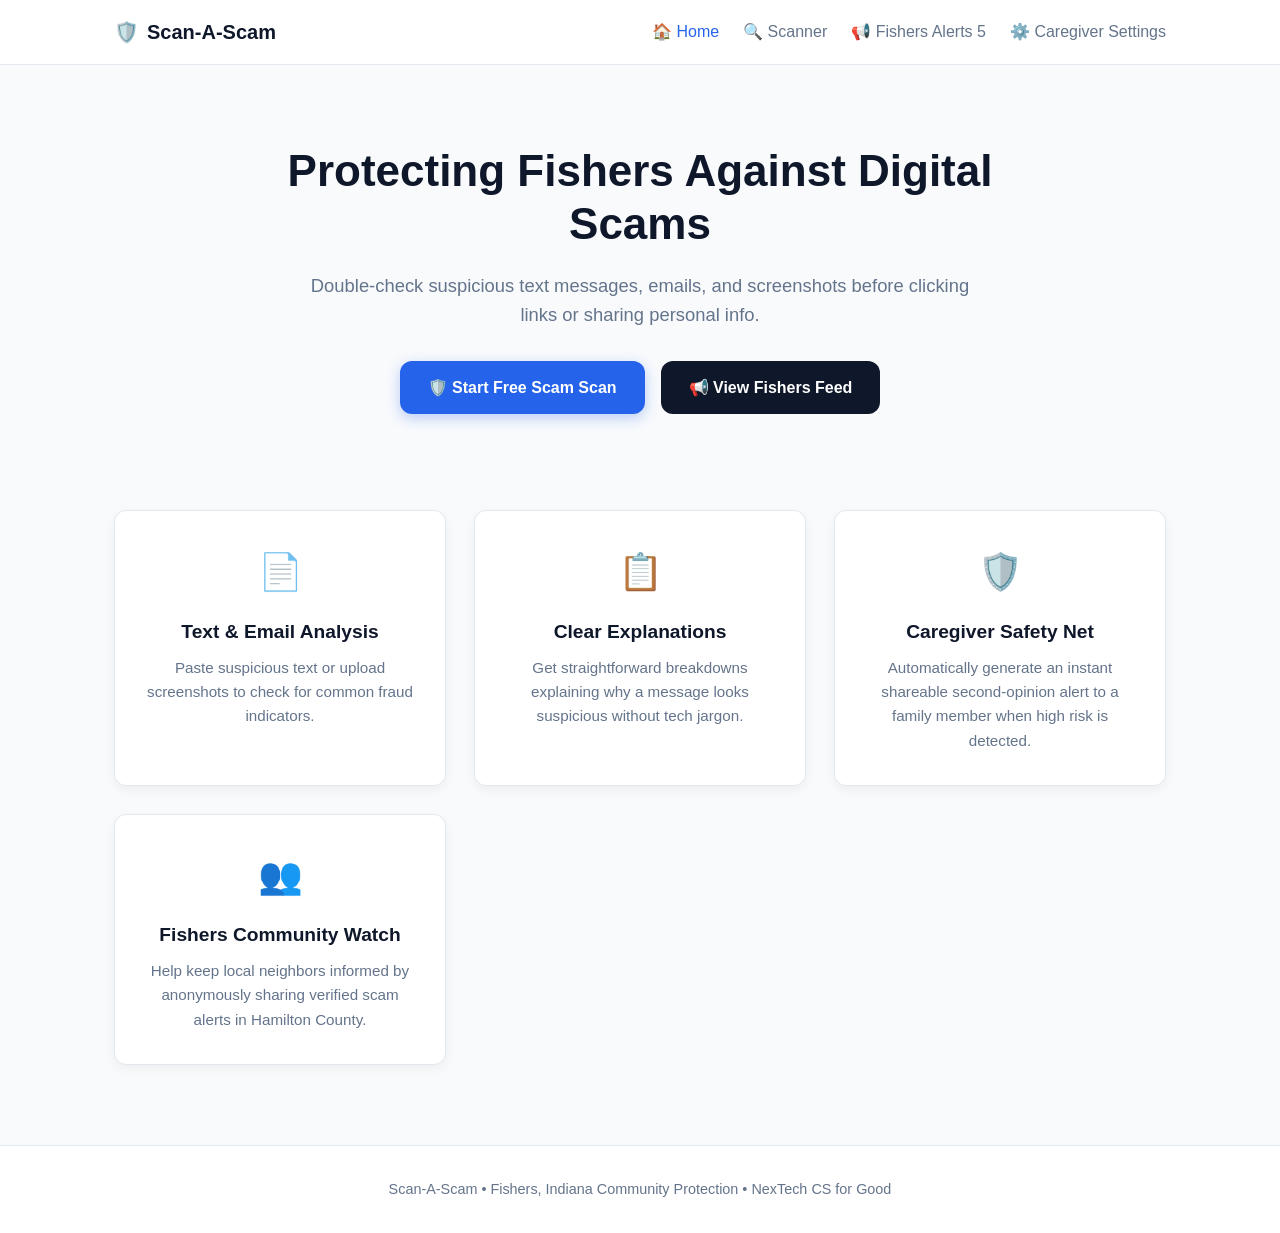
==== commit de0f7879: "Update index.html" ====
--- a/pages/index.html
+++ b/pages/index.html
@@ -1,78 +1,85 @@
 <!DOCTYPE html>
 <html lang="en">
 <head>
-    <meta charset="UTF-8">
-    <meta name="viewport" content="width=device-width, initial-scale=1.0">
-    <title>Scan-A-Scam | Home</title>
-    
-    <link rel="preconnect" href="https://fonts.googleapis.com">
-    <link rel="preconnect" href="https://fonts.gstatic.com" crossorigin>
-    <link href="https://fonts.googleapis.com/css2?family=Atkinson+Hyperlegible:ital,wght@0,400;0,700;1,400;1,700&display=swap" rel="stylesheet">
-    <link rel="stylesheet" href="https://cdnjs.cloudflare.com/ajax/libs/font-awesome/6.4.0/css/all.min.css">
-    
-    <link rel="stylesheet" href="../css/style.css">
+  <meta charset="UTF-8" />
+  <meta name="viewport" content="width=device-width, initial-scale=1.0" />
+  <title>Scan-A-Scam | Fishers, Indiana Community Protection</title>
+  <link rel="stylesheet" href="../css/style.css" />
 </head>
 <body>
 
-    <!-- Header Navbar -->
-    <header>
-        <nav>
-            <div class="brand-logo" onclick="window.location.href='index.html'">
-                <i class="fa-solid fa-shield-cat"></i>
-                <h2>Scan-A-Scam</h2>
-            </div>
-            <div class="nav-links">
-                <a href="index.html" class="nav-btn active"><i class="fa-solid fa-house"></i> Home</a>
-                <a href="upload.html" class="nav-btn"><i class="fa-solid fa-magnifying-glass"></i> Scanner</a>
-                <a href="community.html" class="nav-btn"><i class="fa-solid fa-bullhorn"></i> Fishers Alerts <span class="badge" id="badge-count">5</span></a>
-                <a href="caregiver.html" class="nav-btn"><i class="fa-solid fa-gear"></i> Caregiver Settings</a>
-            </div>
-        </nav>
-    </header>
+  <!-- Top Navigation Bar -->
+  <header class="navbar">
+    <div class="nav-container">
+      <a href="index.html" class="logo">
+        <span class="logo-shield">🛡️</span> Scan-A-Scam
+      </a>
+      <nav class="nav-links">
+        <a href="index.html" class="active">🏠 Home</a>
+        <a href="upload.html">🔍 Scanner</a>
+        <a href="community.html">📢 Fishers Alerts <span class="badge-count">5</span></a>
+        <a href="caregiver.html">⚙️ Caregiver Settings</a>
+      </nav>
+    </div>
+  </header>
 
-    <main>
-        <!-- Hero Section -->
-        <section class="hero">
-            <h1>Protecting Fishers Against Digital Scams</h1>
-            <p>Double-check suspicious text messages, emails, and screenshots before clicking links or sharing personal info.</p>
-            <div class="hero-buttons">
-                <a href="upload.html" class="btn btn-white"><i class="fa-solid fa-shield-halved"></i> Start Free Scam Scan</a>
-                <a href="community.html" class="btn btn-outline-hero"><i class="fa-solid fa-bullhorn"></i> View Fishers Feed</a>
-            </div>
-        </section>
+  <!-- Hero Banner -->
+  <main>
+    <section class="hero-section">
+      <div class="hero-content">
+        <h1 class="hero-title">Protecting Fishers Against Digital Scams</h1>
+        <p class="hero-subtitle">
+          Double-check suspicious text messages, emails, and screenshots before clicking links or sharing personal info.
+        </p>
 
-        <!-- Feature Grid Cards -->
-        <div class="card-grid">
-            <div class="card">
-                <div class="card-icon"><i class="fa-solid fa-file-contract"></i></div>
-                <h3>Text &amp; Email Analysis</h3>
-                <p>Paste suspicious text or upload screenshots to check for common fraud indicators.</p>
-            </div>
+        <!-- Centered Action Buttons -->
+        <div class="hero-cta">
+          <a href="upload.html" class="btn btn-primary">
+            🛡️ Start Free Scam Scan
+          </a>
+          <a href="community.html" class="btn btn-secondary">
+            📢 View Fishers Feed
+          </a>
+        </div>
+      </div>
+    </section>
 
-            <div class="card">
-                <div class="card-icon"><i class="fa-solid fa-list-check"></i></div>
-                <h3>Clear Explanations</h3>
-                <p>Get straightforward breakdowns explaining why a message looks suspicious without tech jargon.</p>
-            </div>
+    <!-- Feature Cards Section -->
+    <section class="features-section">
+      <div class="features-grid">
+        <div class="feature-card">
+          <div class="feature-icon">📄</div>
+          <h3>Text &amp; Email Analysis</h3>
+          <p>Paste suspicious text or upload screenshots to check for common fraud indicators.</p>
+        </div>
 
-            <div class="card">
-                <div class="card-icon"><i class="fa-solid fa-user-shield"></i></div>
-                <h3>Caregiver Safety Net</h3>
-                <p>Automatically generate an instant shareable second-opinion alert to a family member when high risk is detected.</p>
-            </div>
+        <div class="feature-card">
+          <div class="feature-icon">📋</div>
+          <h3>Clear Explanations</h3>
+          <p>Get straightforward breakdowns explaining why a message looks suspicious without tech jargon.</p>
+        </div>
 
-            <div class="card">
-                <div class="card-icon"><i class="fa-solid fa-users"></i></div>
-                <h3>Fishers Community Watch</h3>
-                <p>Help keep local neighbors informed by anonymously sharing verified scam alerts in Hamilton County.</p>
-            </div>
+        <div class="feature-card">
+          <div class="feature-icon">🛡️</div>
+          <h3>Caregiver Safety Net</h3>
+          <p>Automatically generate an instant shareable second-opinion alert to a family member when high risk is detected.</p>
         </div>
-    </main>
 
-    <footer>
-        <p>Scan-A-Scam • Fishers, Indiana Community Protection • NexTech CS for Good</p>
-    </footer>
+        <div class="feature-card">
+          <div class="feature-icon">👥</div>
+          <h3>Fishers Community Watch</h3>
+          <p>Help keep local neighbors informed by anonymously sharing verified scam alerts in Hamilton County.</p>
+        </div>
+      </div>
+    </section>
+  </main>
 
-    <script src="../js/app.js"></script>
+  <!-- Footer -->
+  <footer class="footer">
+    <div class="footer-container">
+      <p>Scan-A-Scam • Fishers, Indiana Community Protection • NexTech CS for Good</p>
+    </div>
+  </footer>
+
 </body>
 </html>
--- a/css/style.css
+++ b/css/style.css
@@ -1,101 +1,231 @@
-/* Scan-A-Scam shared styles: tokens, navbar, buttons, cards, footer.
-   Page-specific styles live in upload.css, results.css, community.css, caregiver.css. */
+/* ==========================================
+   GLOBAL RESET & VARIABLES
+   ========================================== */
 :root {
-    --bg: #F2F6F8;
-    --surface: #FFFFFF;
-    --text-main: #17252D;
-    --text-muted: #4A5B66;
-    --primary: #0B5C73;
-    --primary-dark: #084457;
-    --accent-bg: #E6F2F6;
-    --border-color: #C9D5DB;
-    --danger-bg: #FDECEA;  --danger-border: #E0958F;  --danger-text: #8F1D14;
-    --warning-bg: #FFF3D6; --warning-border: #E3B34F; --warning-text: #6B4300;
-    --success-bg: #E4F5EA; --success-border: #7DBE95; --success-text: #14532D;
-    --radius-md: 10px;
-    --radius-lg: 16px;
-}
-* { box-sizing: border-box; }
-html { font-size: 112.5%; } /* 18px base: easier reading for older eyes */
+  --primary: #2563eb;
+  --primary-hover: #1d4ed8;
+  --secondary: #0f172a;
+  --secondary-hover: #1e293b;
+  --background: #f8fafc;
+  --card-bg: #ffffff;
+  --text-main: #0f172a;
+  --text-muted: #64748b;
+  --border: #e2e8f0;
+  --accent: #eff6ff;
+  --radius: 12px;
+  --shadow: 0 4px 12px rgba(0, 0, 0, 0.05);
+}
+
+* {
+  box-sizing: border-box;
+  margin: 0;
+  padding: 0;
+}
+
 body {
-    margin: 0;
-    background: var(--bg);
-    color: var(--text-main);
-    font-family: "Atkinson Hyperlegible", "Segoe UI", Tahoma, Verdana, sans-serif;
-    line-height: 1.6;
-    min-height: 100vh;
-    display: flex;
-    flex-direction: column;
-}
-main { flex: 1; width: 100%; }
-h1, h2, h3 { line-height: 1.25; margin: 0 0 .5rem; }
-a { color: var(--primary); }
-:focus-visible { outline: 3px solid #1D6FE0; outline-offset: 2px; }
-.hidden { display: none !important; }
-
-/* Navbar */
-header { background: var(--surface); border-bottom: 1px solid var(--border-color); }
-header nav {
-    max-width: 1100px; margin: 0 auto; padding: .75rem 1.25rem;
-    display: flex; align-items: center; justify-content: space-between; flex-wrap: wrap; gap: .5rem 1.5rem;
-}
-.brand-logo { display: flex; align-items: center; gap: .6rem; cursor: pointer; color: var(--primary); }
-.brand-logo h2 { margin: 0; font-size: 1.35rem; }
-.brand-logo i { font-size: 1.5rem; }
-.nav-links { display: flex; flex-wrap: wrap; gap: .25rem; }
-.nav-btn {
-    display: inline-flex; align-items: center; gap: .4rem;
-    padding: .55rem .85rem; font-weight: 700; text-decoration: none;
-    color: var(--text-main); border-bottom: 3px solid transparent; border-radius: 6px 6px 0 0;
-}
-.nav-btn:hover { background: var(--accent-bg); }
-.nav-btn.active { color: var(--primary); border-bottom-color: var(--primary); }
+  font-family: -apple-system, BlinkMacSystemFont, "Segoe UI", Roboto, Helvetica, Arial, sans-serif;
+  background-color: var(--background);
+  color: var(--text-main);
+  line-height: 1.6;
+}
+
+/* ==========================================
+   NAVIGATION
+   ========================================== */
+.navbar {
+  background: var(--card-bg);
+  border-bottom: 1px solid var(--border);
+  position: sticky;
+  top: 0;
+  z-index: 100;
+}
+
+.nav-container {
+  max-width: 1100px;
+  margin: 0 auto;
+  display: flex;
+  justify-content: space-between;
+  align-items: center;
+  padding: 1rem 1.5rem;
+}
+
+.logo {
+  font-size: 1.25rem;
+  font-weight: 700;
+  color: var(--text-main);
+  text-decoration: none;
+  display: flex;
+  align-items: center;
+  gap: 0.5rem;
+}
+
+.nav-links {
+  display: flex;
+  gap: 1.5rem;
+}
+
+.nav-links a {
+  text-decoration: none;
+  color: var(--text-muted);
+  font-weight: 500;
+  transition: color 0.2s;
+}
+
+.nav-links a:hover,
+.nav-links a.active {
+  color: var(--primary);
+}
+
+/* ==========================================
+   HERO SECTION (CENTERED LAYOUT)
+   ========================================== */
+.hero-section {
+  display: flex;
+  flex-direction: column;
+  align-items: center;
+  justify-content: center;
+  text-align: center;
+  padding: 5rem 1.5rem 4rem;
+  max-width: 850px;
+  margin: 0 auto;
+}
+
 .badge {
-    background: var(--danger-text); color: #fff; font-size: .75rem; font-weight: 700;
-    min-width: 1.4rem; padding: 0 .4rem; border-radius: 999px; text-align: center;
-}
-
-/* Buttons */
+  background-color: var(--accent);
+  color: var(--primary);
+  font-size: 0.875rem;
+  font-weight: 600;
+  padding: 0.35rem 0.85rem;
+  border-radius: 20px;
+  margin-bottom: 1.25rem;
+  display: inline-block;
+  border: 1px solid rgba(37, 99, 235, 0.2);
+}
+
+.hero-title {
+  font-size: 2.75rem;
+  font-weight: 800;
+  color: var(--text-main);
+  line-height: 1.2;
+  margin-bottom: 1.25rem;
+}
+
+.hero-subtitle {
+  font-size: 1.15rem;
+  color: var(--text-muted);
+  max-width: 680px;
+  margin: 0 auto 2rem;
+}
+
+/* Centered Button Layout */
+.hero-cta {
+  display: flex;
+  justify-content: center;
+  align-items: center;
+  gap: 1rem;
+  flex-wrap: wrap;
+  width: 100%;
+}
+
+/* ==========================================
+   BUTTON STYLES
+   ========================================== */
 .btn {
-    display: inline-flex; align-items: center; justify-content: center; gap: .5rem;
-    min-height: 48px; padding: .7rem 1.4rem; border-radius: var(--radius-md);
-    border: 2px solid transparent; font: inherit; font-weight: 700; text-decoration: none; cursor: pointer;
-}
-.btn-primary { background: var(--primary); color: #fff; }
-.btn-primary:hover { background: var(--primary-dark); }
-.btn-outline { background: var(--surface); color: var(--primary); border-color: var(--primary); }
-.btn-outline:hover { background: var(--accent-bg); }
-.btn-success { background: #1B6B3A; color: #fff; }
-.btn-success:hover { background: #14532D; }
-.btn-white { background: #fff; color: var(--primary-dark); }
-.btn-outline-hero { background: transparent; color: #fff; border-color: #fff; }
-.btn-outline-hero:hover { background: rgba(255,255,255,.15); }
-.btn[disabled] { opacity: .6; cursor: not-allowed; }
-
-/* Layout */
-.page-container { max-width: 900px; margin: 0 auto; padding: 2rem 1.25rem 3rem; }
-.page-title { font-size: 1.9rem; }
-.page-subtitle { color: var(--text-muted); margin: 0 0 1.5rem; max-width: 60ch; }
-.hero { background: var(--primary); color: #fff; padding: 3.5rem 1.25rem; }
-.hero > * { max-width: 1100px; margin-left: auto; margin-right: auto; }
-.hero h1 { font-size: 2.4rem; max-width: 18ch; }
-.hero p { font-size: 1.15rem; max-width: 55ch; margin-top: 0; }
-.hero-buttons { display: flex; flex-wrap: wrap; gap: .75rem; margin-top: 1.5rem; }
-.card-grid {
-    max-width: 1100px; margin: 2rem auto; padding: 0 1.25rem;
-    display: grid; grid-template-columns: repeat(auto-fit, minmax(240px, 1fr)); gap: 1.25rem;
-}
-.card { background: var(--surface); border: 1px solid var(--border-color); border-radius: var(--radius-lg); padding: 1.5rem; }
-.card h3 { font-size: 1.15rem; }
-.card p { margin: 0; color: var(--text-muted); }
-.card-icon { font-size: 1.6rem; color: var(--primary); margin-bottom: .6rem; }
-footer { text-align: center; color: var(--text-muted); font-size: .9rem; padding: 1.5rem 1rem; border-top: 1px solid var(--border-color); background: var(--surface); }
-
-.spinner {
-    width: 44px; height: 44px; margin: 0 auto;
-    border: 5px solid var(--border-color); border-top-color: var(--primary);
-    border-radius: 50%; animation: spin 1s linear infinite;
-}
-@keyframes spin { to { transform: rotate(360deg); } }
-@media (prefers-reduced-motion: reduce) { .spinner { animation-duration: 3s; } * { transition: none !important; } }
-@media (max-width: 600px) { .hero h1 { font-size: 1.9rem; } .page-title { font-size: 1.6rem; } }
+  display: inline-flex;
+  align-items: center;
+  justify-content: center;
+  gap: 0.5rem;
+  padding: 0.85rem 1.75rem;
+  font-size: 1rem;
+  font-weight: 600;
+  border-radius: var(--radius);
+  text-decoration: none;
+  transition: all 0.2s ease;
+  cursor: pointer;
+}
+
+.btn-primary {
+  background-color: var(--primary);
+  color: #ffffff;
+  box-shadow: 0 4px 14px rgba(37, 99, 235, 0.3);
+}
+
+.btn-primary:hover {
+  background-color: var(--primary-hover);
+  transform: translateY(-1px);
+}
+
+.btn-secondary {
+  background-color: var(--secondary);
+  color: #ffffff;
+}
+
+.btn-secondary:hover {
+  background-color: var(--secondary-hover);
+  transform: translateY(-1px);
+}
+
+/* ==========================================
+   FEATURES SECTION
+   ========================================== */
+.features-section {
+  max-width: 1100px;
+  margin: 2rem auto 5rem;
+  padding: 0 1.5rem;
+}
+
+.section-header {
+  text-align: center;
+  margin-bottom: 3rem;
+}
+
+.section-header h2 {
+  font-size: 1.85rem;
+  margin-bottom: 0.5rem;
+}
+
+.section-header p {
+  color: var(--text-muted);
+}
+
+.features-grid {
+  display: grid;
+  grid-template-columns: repeat(auto-fit, minmax(280px, 1fr));
+  gap: 1.75rem;
+}
+
+.feature-card {
+  background: var(--card-bg);
+  padding: 2rem;
+  border-radius: var(--radius);
+  border: 1px solid var(--border);
+  box-shadow: var(--shadow);
+  text-align: center;
+}
+
+.feature-icon {
+  font-size: 2.25rem;
+  margin-bottom: 1rem;
+}
+
+.feature-card h3 {
+  font-size: 1.2rem;
+  margin-bottom: 0.5rem;
+}
+
+.feature-card p {
+  color: var(--text-muted);
+  font-size: 0.95rem;
+}
+
+/* ==========================================
+   FOOTER
+   ========================================== */
+.footer {
+  border-top: 1px solid var(--border);
+  background: var(--card-bg);
+  padding: 2rem 1.5rem;
+  text-align: center;
+  color: var(--text-muted);
+  font-size: 0.9rem;
+}
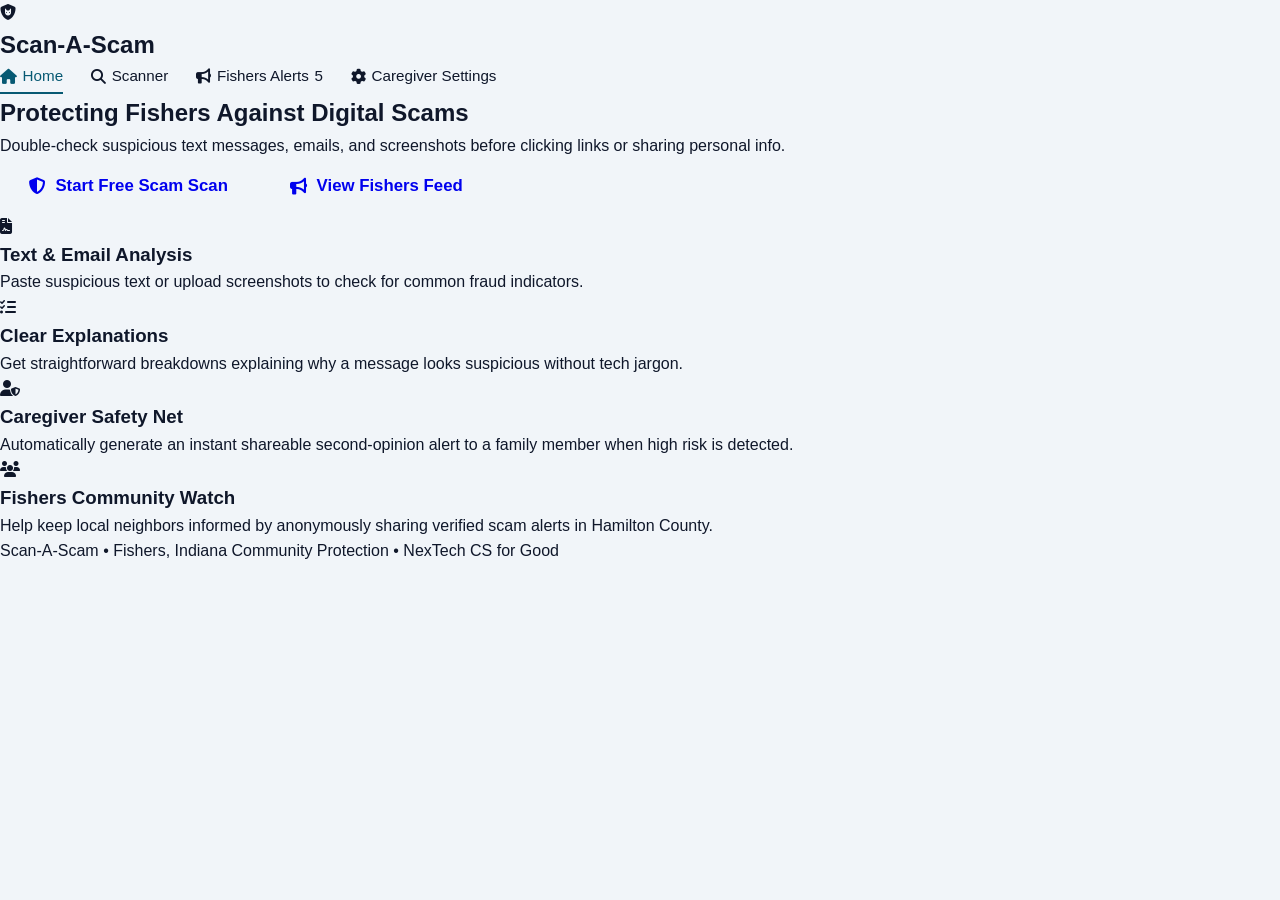
==== commit 294189da: "Update index.html" ====
--- a/pages/index.html
+++ b/pages/index.html
@@ -1,85 +1,78 @@
 <!DOCTYPE html>
 <html lang="en">
 <head>
-  <meta charset="UTF-8" />
-  <meta name="viewport" content="width=device-width, initial-scale=1.0" />
-  <title>Scan-A-Scam | Fishers, Indiana Community Protection</title>
-  <link rel="stylesheet" href="../css/style.css" />
+    <meta charset="UTF-8">
+    <meta name="viewport" content="width=device-width, initial-scale=1.0">
+    <title>Scan-A-Scam | Home</title>
+    
+    <link rel="preconnect" href="https://fonts.googleapis.com">
+    <link rel="preconnect" href="https://fonts.gstatic.com" crossorigin>
+    <link href="https://fonts.googleapis.com/css2?family=Atkinson+Hyperlegible:ital,wght@0,400;0,700;1,400;1,700&display=swap" rel="stylesheet">
+    <link rel="stylesheet" href="https://cdnjs.cloudflare.com/ajax/libs/font-awesome/6.4.0/css/all.min.css">
+    
+    <link rel="stylesheet" href="../css/style.css">
 </head>
 <body>
 
-  <!-- Top Navigation Bar -->
-  <header class="navbar">
-    <div class="nav-container">
-      <a href="index.html" class="logo">
-        <span class="logo-shield">🛡️</span> Scan-A-Scam
-      </a>
-      <nav class="nav-links">
-        <a href="index.html" class="active">🏠 Home</a>
-        <a href="upload.html">🔍 Scanner</a>
-        <a href="community.html">📢 Fishers Alerts <span class="badge-count">5</span></a>
-        <a href="caregiver.html">⚙️ Caregiver Settings</a>
-      </nav>
-    </div>
-  </header>
+    <!-- Header Navbar -->
+    <header>
+        <nav>
+            <div class="brand-logo" onclick="window.location.href='index.html'">
+                <i class="fa-solid fa-shield-cat"></i>
+                <h2>Scan-A-Scam</h2>
+            </div>
+            <div class="nav-links">
+                <a href="index.html" class="nav-btn active"><i class="fa-solid fa-house"></i> Home</a>
+                <a href="upload.html" class="nav-btn"><i class="fa-solid fa-magnifying-glass"></i> Scanner</a>
+                <a href="community.html" class="nav-btn"><i class="fa-solid fa-bullhorn"></i> Fishers Alerts <span class="badge" id="badge-count">5</span></a>
+                <a href="caregiver.html" class="nav-btn"><i class="fa-solid fa-gear"></i> Caregiver Settings</a>
+            </div>
+        </nav>
+    </header>
 
-  <!-- Hero Banner -->
-  <main>
-    <section class="hero-section">
-      <div class="hero-content">
-        <h1 class="hero-title">Protecting Fishers Against Digital Scams</h1>
-        <p class="hero-subtitle">
-          Double-check suspicious text messages, emails, and screenshots before clicking links or sharing personal info.
-        </p>
+    <main>
+        <!-- Hero Section -->
+        <section class="hero">
+            <h1>Protecting Fishers Against Digital Scams</h1>
+            <p>Double-check suspicious text messages, emails, and screenshots before clicking links or sharing personal info.</p>
+            <div class="hero-buttons">
+                <a href="upload.html" class="btn btn-white"><i class="fa-solid fa-shield-halved"></i> Start Free Scam Scan</a>
+                <a href="community.html" class="btn btn-outline-hero"><i class="fa-solid fa-bullhorn"></i> View Fishers Feed</a>
+            </div>
+        </section>
 
-        <!-- Centered Action Buttons -->
-        <div class="hero-cta">
-          <a href="upload.html" class="btn btn-primary">
-            🛡️ Start Free Scam Scan
-          </a>
-          <a href="community.html" class="btn btn-secondary">
-            📢 View Fishers Feed
-          </a>
+        <!-- Feature Grid Cards -->
+        <div class="card-grid">
+            <div class="card">
+                <div class="card-icon"><i class="fa-solid fa-file-contract"></i></div>
+                <h3>Text &amp; Email Analysis</h3>
+                <p>Paste suspicious text or upload screenshots to check for common fraud indicators.</p>
+            </div>
+
+            <div class="card">
+                <div class="card-icon"><i class="fa-solid fa-list-check"></i></div>
+                <h3>Clear Explanations</h3>
+                <p>Get straightforward breakdowns explaining why a message looks suspicious without tech jargon.</p>
+            </div>
+
+            <div class="card">
+                <div class="card-icon"><i class="fa-solid fa-user-shield"></i></div>
+                <h3>Caregiver Safety Net</h3>
+                <p>Automatically generate an instant shareable second-opinion alert to a family member when high risk is detected.</p>
+            </div>
+
+            <div class="card">
+                <div class="card-icon"><i class="fa-solid fa-users"></i></div>
+                <h3>Fishers Community Watch</h3>
+                <p>Help keep local neighbors informed by anonymously sharing verified scam alerts in Hamilton County.</p>
+            </div>
         </div>
-      </div>
-    </section>
+    </main>
 
-    <!-- Feature Cards Section -->
-    <section class="features-section">
-      <div class="features-grid">
-        <div class="feature-card">
-          <div class="feature-icon">📄</div>
-          <h3>Text &amp; Email Analysis</h3>
-          <p>Paste suspicious text or upload screenshots to check for common fraud indicators.</p>
-        </div>
+    <footer>
+        <p>Scan-A-Scam • Fishers, Indiana Community Protection • NexTech CS for Good</p>
+    </footer>
 
-        <div class="feature-card">
-          <div class="feature-icon">📋</div>
-          <h3>Clear Explanations</h3>
-          <p>Get straightforward breakdowns explaining why a message looks suspicious without tech jargon.</p>
-        </div>
-
-        <div class="feature-card">
-          <div class="feature-icon">🛡️</div>
-          <h3>Caregiver Safety Net</h3>
-          <p>Automatically generate an instant shareable second-opinion alert to a family member when high risk is detected.</p>
-        </div>
-
-        <div class="feature-card">
-          <div class="feature-icon">👥</div>
-          <h3>Fishers Community Watch</h3>
-          <p>Help keep local neighbors informed by anonymously sharing verified scam alerts in Hamilton County.</p>
-        </div>
-      </div>
-    </section>
-  </main>
-
-  <!-- Footer -->
-  <footer class="footer">
-    <div class="footer-container">
-      <p>Scan-A-Scam • Fishers, Indiana Community Protection • NexTech CS for Good</p>
-    </div>
-  </footer>
-
+    <script src="../js/app.js"></script>
 </body>
 </html>
--- a/css/style.css
+++ b/css/style.css
@@ -1,19 +1,16 @@
 /* ==========================================
-   GLOBAL RESET & VARIABLES
+   GLOBAL STYLES & THEME VARIABLES
    ========================================== */
 :root {
-  --primary: #2563eb;
-  --primary-hover: #1d4ed8;
-  --secondary: #0f172a;
-  --secondary-hover: #1e293b;
-  --background: #f8fafc;
+  --teal-dark: #075973;
+  --teal-hover: #054457;
+  --bg-light: #f1f5f9;
   --card-bg: #ffffff;
-  --text-main: #0f172a;
-  --text-muted: #64748b;
-  --border: #e2e8f0;
-  --accent: #eff6ff;
+  --text-dark: #0f172a;
+  --text-muted: #475569;
+  --border-light: #e2e8f0;
   --radius: 12px;
-  --shadow: 0 4px 12px rgba(0, 0, 0, 0.05);
+  --shadow-sm: 0 4px 12px rgba(0, 0, 0, 0.05);
 }
 
 * {
@@ -24,35 +21,33 @@
 
 body {
   font-family: -apple-system, BlinkMacSystemFont, "Segoe UI", Roboto, Helvetica, Arial, sans-serif;
-  background-color: var(--background);
-  color: var(--text-main);
+  background-color: var(--bg-light);
+  color: var(--text-dark);
   line-height: 1.6;
 }
 
 /* ==========================================
-   NAVIGATION
+   NAVBAR
    ========================================== */
 .navbar {
   background: var(--card-bg);
-  border-bottom: 1px solid var(--border);
-  position: sticky;
-  top: 0;
-  z-index: 100;
+  border-bottom: 1px solid var(--border-light);
+  padding: 1rem 0;
 }
 
 .nav-container {
-  max-width: 1100px;
+  max-width: 1200px;
   margin: 0 auto;
+  padding: 0 2rem;
   display: flex;
   justify-content: space-between;
   align-items: center;
-  padding: 1rem 1.5rem;
 }
 
 .logo {
-  font-size: 1.25rem;
+  font-size: 1.35rem;
   font-weight: 700;
-  color: var(--text-main);
+  color: var(--teal-dark);
   text-decoration: none;
   display: flex;
   align-items: center;
@@ -61,170 +56,200 @@
 
 .nav-links {
   display: flex;
-  gap: 1.5rem;
+  align-items: center;
+  gap: 1.75rem;
 }
 
 .nav-links a {
   text-decoration: none;
-  color: var(--text-muted);
+  color: var(--text-dark);
   font-weight: 500;
-  transition: color 0.2s;
+  font-size: 0.95rem;
+  display: flex;
+  align-items: center;
+  gap: 0.35rem;
+  padding-bottom: 0.25rem;
+  border-bottom: 2px solid transparent;
+  transition: all 0.2s ease;
 }
 
 .nav-links a:hover,
 .nav-links a.active {
-  color: var(--primary);
-}
-
-/* ==========================================
-   HERO SECTION (CENTERED LAYOUT)
+  color: var(--teal-dark);
+  border-bottom-color: var(--teal-dark);
+}
+
+.badge-count {
+  background-color: #e11d48;
+  color: #ffffff;
+  font-size: 0.75rem;
+  font-weight: 700;
+  border-radius: 999px;
+  padding: 0.15rem 0.5rem;
+  margin-left: 0.2rem;
+}
+
+/* ==========================================
+   HERO SECTION (VERTICALLY SPACED & CENTERED)
    ========================================== */
 .hero-section {
+  background-color: var(--teal-dark);
+  color: #ffffff;
+  /* Increased top & bottom vertical padding */
+  padding: 5.5rem 2rem;
+  display: flex;
+  justify-content: center;
+  align-items: center;
+  text-align: center;
+}
+
+.hero-content {
+  max-width: 750px;
+  margin: 0 auto;
   display: flex;
   flex-direction: column;
   align-items: center;
-  justify-content: center;
-  text-align: center;
-  padding: 5rem 1.5rem 4rem;
-  max-width: 850px;
-  margin: 0 auto;
-}
-
-.badge {
-  background-color: var(--accent);
-  color: var(--primary);
-  font-size: 0.875rem;
-  font-weight: 600;
-  padding: 0.35rem 0.85rem;
-  border-radius: 20px;
-  margin-bottom: 1.25rem;
-  display: inline-block;
-  border: 1px solid rgba(37, 99, 235, 0.2);
 }
 
 .hero-title {
   font-size: 2.75rem;
   font-weight: 800;
-  color: var(--text-main);
-  line-height: 1.2;
+  line-height: 1.25;
   margin-bottom: 1.25rem;
 }
 
 .hero-subtitle {
   font-size: 1.15rem;
-  color: var(--text-muted);
-  max-width: 680px;
-  margin: 0 auto 2rem;
-}
-
-/* Centered Button Layout */
+  opacity: 0.92;
+  font-weight: 400;
+  max-width: 640px;
+  line-height: 1.6;
+  margin-bottom: 2.75rem; /* Generous spacing above buttons */
+}
+
+/* Centered Button Group Container */
 .hero-cta {
   display: flex;
   justify-content: center;
   align-items: center;
-  gap: 1rem;
+  gap: 1.25rem;
+  width: 100%;
   flex-wrap: wrap;
-  width: 100%;
-}
-
-/* ==========================================
-   BUTTON STYLES
+}
+
+/* ==========================================
+   BUTTONS
    ========================================== */
 .btn {
   display: inline-flex;
   align-items: center;
   justify-content: center;
-  gap: 0.5rem;
-  padding: 0.85rem 1.75rem;
-  font-size: 1rem;
+  gap: 0.6rem;
+  padding: 0.9rem 1.8rem;
+  font-size: 1.05rem;
   font-weight: 600;
-  border-radius: var(--radius);
+  border-radius: 8px;
   text-decoration: none;
   transition: all 0.2s ease;
   cursor: pointer;
 }
 
+/* White Solid Button */
 .btn-primary {
-  background-color: var(--primary);
+  background-color: #ffffff;
+  color: var(--teal-dark);
+  border: 2px solid #ffffff;
+}
+
+.btn-primary:hover {
+  background-color: #f8fafc;
+  transform: translateY(-2px);
+  box-shadow: 0 6px 16px rgba(0, 0, 0, 0.15);
+}
+
+/* Outlined Transparent Button */
+.btn-secondary {
+  background-color: transparent;
   color: #ffffff;
-  box-shadow: 0 4px 14px rgba(37, 99, 235, 0.3);
-}
-
-.btn-primary:hover {
-  background-color: var(--primary-hover);
-  transform: translateY(-1px);
-}
-
-.btn-secondary {
-  background-color: var(--secondary);
-  color: #ffffff;
+  border: 2px solid #ffffff;
 }
 
 .btn-secondary:hover {
-  background-color: var(--secondary-hover);
-  transform: translateY(-1px);
+  background-color: rgba(255, 255, 255, 0.12);
+  transform: translateY(-2px);
 }
 
 /* ==========================================
    FEATURES SECTION
    ========================================== */
 .features-section {
-  max-width: 1100px;
-  margin: 2rem auto 5rem;
-  padding: 0 1.5rem;
-}
-
-.section-header {
-  text-align: center;
-  margin-bottom: 3rem;
-}
-
-.section-header h2 {
-  font-size: 1.85rem;
-  margin-bottom: 0.5rem;
-}
-
-.section-header p {
-  color: var(--text-muted);
+  max-width: 1200px;
+  margin: 0 auto;
+  padding: 4.5rem 2rem 5rem; /* Expanded top/bottom padding */
 }
 
 .features-grid {
   display: grid;
-  grid-template-columns: repeat(auto-fit, minmax(280px, 1fr));
-  gap: 1.75rem;
+  grid-template-columns: repeat(4, 1fr);
+  gap: 1.5rem;
+}
+
+@media (max-width: 992px) {
+  .features-grid {
+    grid-template-columns: repeat(2, 1fr);
+  }
+}
+
+@media (max-width: 600px) {
+  .features-grid {
+    grid-template-columns: 1fr;
+  }
 }
 
 .feature-card {
   background: var(--card-bg);
-  padding: 2rem;
+  padding: 2.25rem 1.75rem;
   border-radius: var(--radius);
-  border: 1px solid var(--border);
-  box-shadow: var(--shadow);
-  text-align: center;
+  border: 1px solid var(--border-light);
+  box-shadow: var(--shadow-sm);
+  display: flex;
+  flex-direction: column;
+  align-items: flex-start;
+  text-align: left;
+  transition: transform 0.2s ease, box-shadow 0.2s ease;
+}
+
+.feature-card:hover {
+  transform: translateY(-4px);
+  box-shadow: 0 8px 20px rgba(0, 0, 0, 0.08);
 }
 
 .feature-icon {
-  font-size: 2.25rem;
-  margin-bottom: 1rem;
+  font-size: 2rem;
+  margin-bottom: 1.25rem;
+  color: var(--teal-dark);
 }
 
 .feature-card h3 {
-  font-size: 1.2rem;
-  margin-bottom: 0.5rem;
+  font-size: 1.15rem;
+  font-weight: 700;
+  margin-bottom: 0.75rem;
+  color: var(--text-dark);
 }
 
 .feature-card p {
   color: var(--text-muted);
   font-size: 0.95rem;
+  line-height: 1.55;
 }
 
 /* ==========================================
    FOOTER
    ========================================== */
 .footer {
-  border-top: 1px solid var(--border);
-  background: var(--card-bg);
-  padding: 2rem 1.5rem;
+  background: var(--bg-light);
+  border-top: 1px solid var(--border-light);
+  padding: 2rem 1rem;
   text-align: center;
   color: var(--text-muted);
   font-size: 0.9rem;
